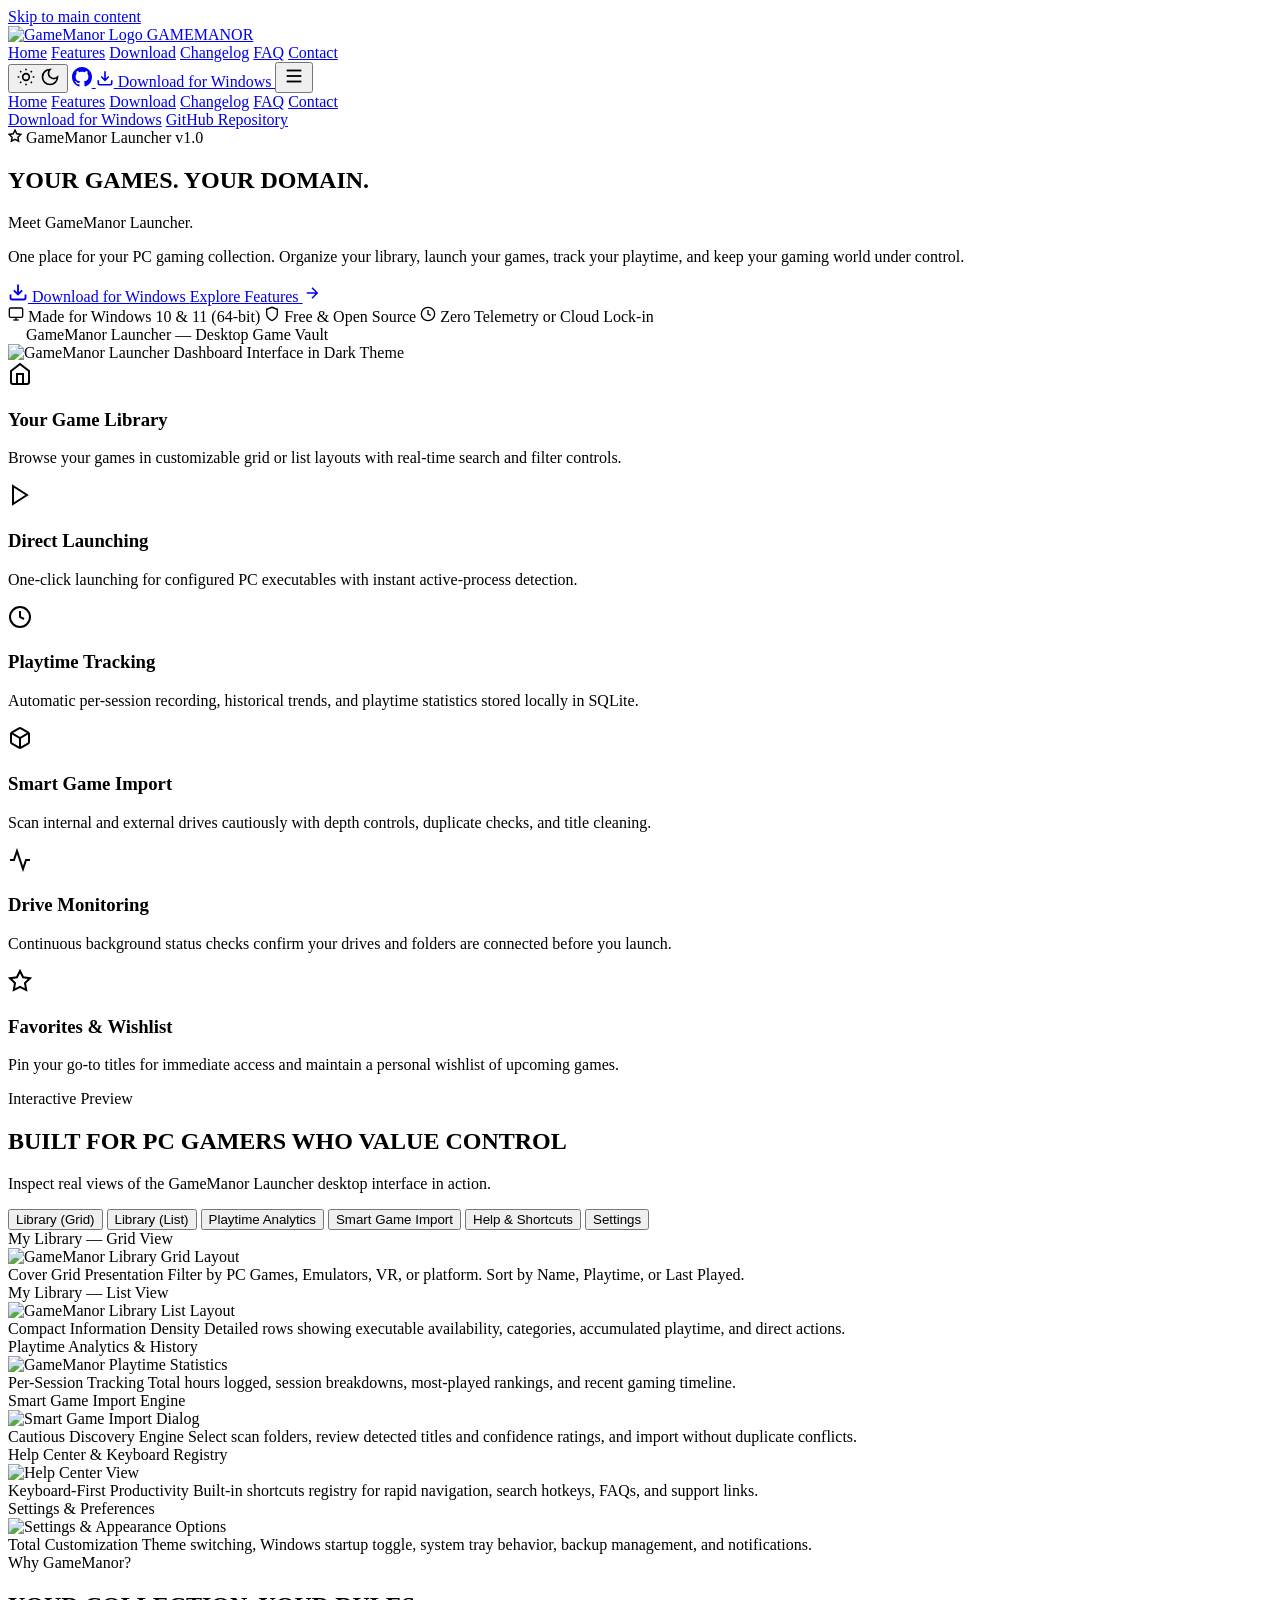
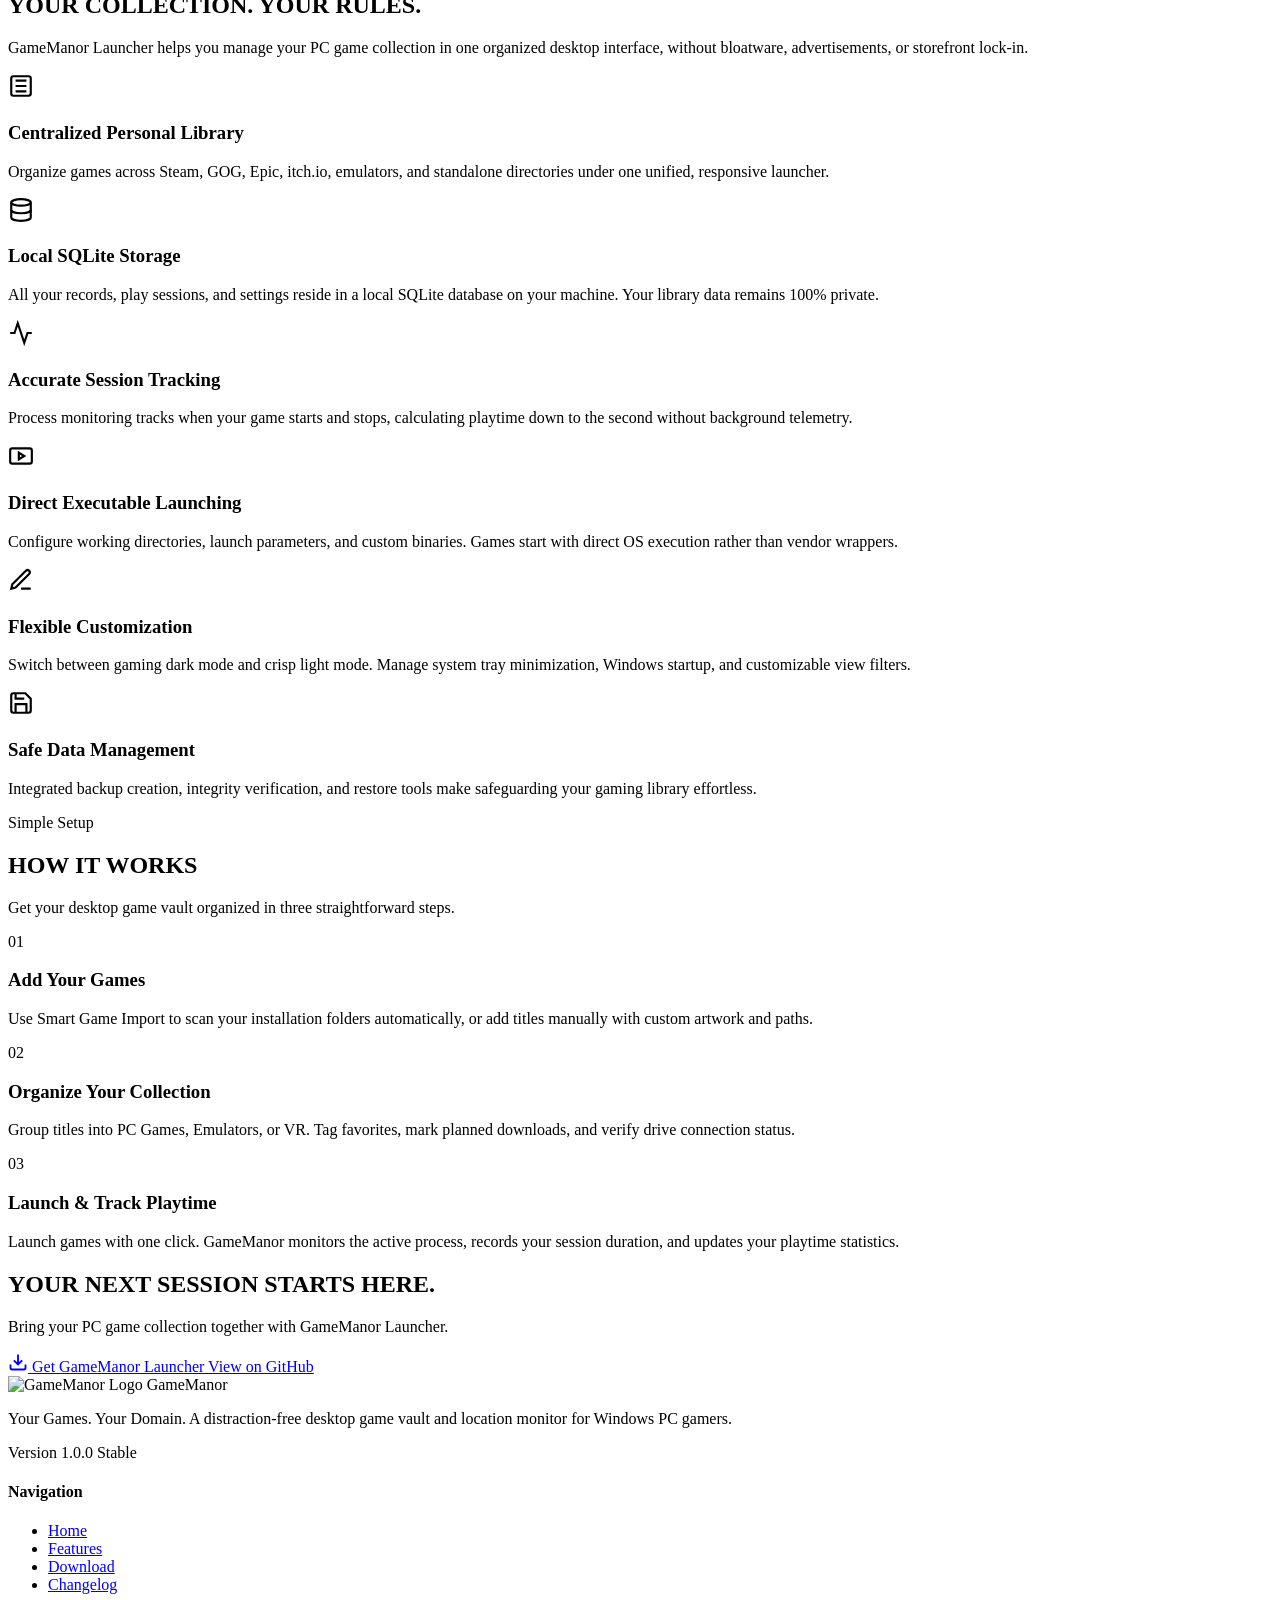
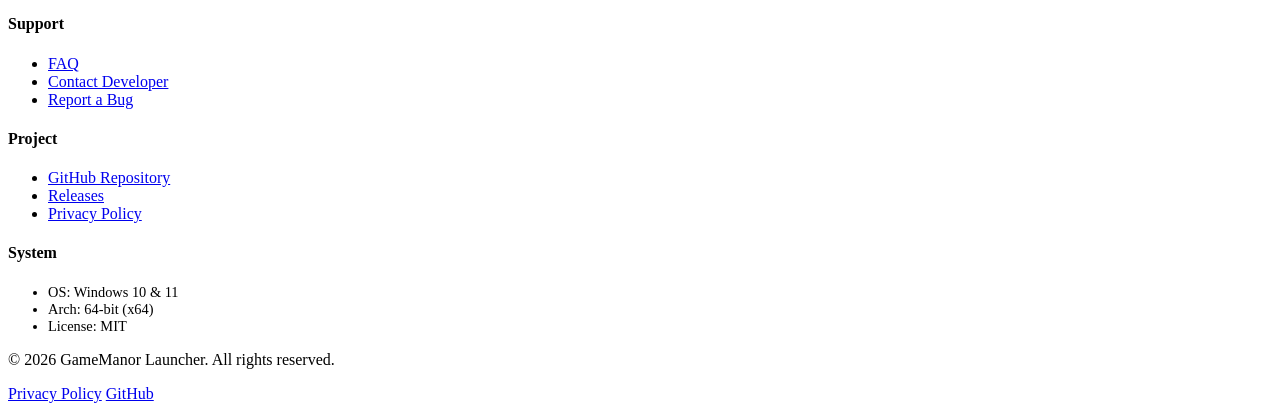
==== index.html @ b61b0fb9 "Add files via upload" ====
<!DOCTYPE html>
<html lang="en" data-theme="dark">
<head>
  <meta charset="UTF-8">
  <meta name="viewport" content="width=device-width, initial-scale=1.0">
  <title>GameManor Launcher — Your Games. Your Domain.</title>
  <meta name="description" content="The modern, distraction-free desktop game vault and launcher for Windows PC gamers. Organize your library, launch games, track playtime, and keep your collection under control.">
  <link rel="canonical" href="https://gamemanor.app/">

  <!-- Open Graph / Facebook -->
  <meta property="og:type" content="website">
  <meta property="og:url" content="https://gamemanor.app/">
  <meta property="og:title" content="GameManor Launcher — Your Games. Your Domain.">
  <meta property="og:description" content="The modern, distraction-free desktop game vault and launcher for Windows PC gamers.">
  <meta property="og:image" content="assets/screenshots/dashboard-dark.png">

  <!-- Twitter Card -->
  <meta name="twitter:card" content="summary_large_image">
  <meta name="twitter:title" content="GameManor Launcher — Your Games. Your Domain.">
  <meta name="twitter:description" content="One place for your PC gaming collection. Organize, launch, and track your games.">
  <meta name="twitter:image" content="assets/screenshots/dashboard-dark.png">

  <!-- Favicons -->
  <link rel="icon" type="image/svg+xml" href="assets/icons/favicon.svg">
  <link rel="icon" type="image/png" href="assets/icons/favicon.png">
  <link rel="apple-touch-icon" href="assets/icons/icon.png">

  <!-- Styles -->
  <link rel="stylesheet" href="css/style.css">
  <link rel="stylesheet" href="css/responsive.css">
</head>
<body>
  <a href="#main-content" class="skip-link">Skip to main content</a>

  <!-- Global Header -->
  <header class="site-header" role="banner">
    <div class="container nav-container">
      <a href="index.html" class="nav-brand" aria-label="GameManor Launcher Home">
        <img src="assets/icons/icon.png" alt="GameManor Logo" class="nav-brand-logo" width="34" height="34">
        <span class="nav-brand-text">GAME<span>MANOR</span></span>
      </a>

      <nav class="nav-menu" role="navigation" aria-label="Main Navigation">
        <a href="index.html" class="nav-link active">Home</a>
        <a href="features.html" class="nav-link">Features</a>
        <a href="download.html" class="nav-link">Download</a>
        <a href="changelog.html" class="nav-link">Changelog</a>
        <a href="faq.html" class="nav-link">FAQ</a>
        <a href="contact.html" class="nav-link">Contact</a>
      </nav>

      <div class="nav-actions">
        <button type="button" class="theme-toggle-btn" aria-label="Toggle visual theme">
          <svg class="icon-sun" width="20" height="20" viewBox="0 0 24 24" fill="none" stroke="currentColor" stroke-width="2"><circle cx="12" cy="12" r="4"/><path d="M12 2v2M12 20v2M4.93 4.93l1.41 1.41M17.66 17.66l1.41 1.41M2 12h2M20 12h2M6.34 17.66l-1.41 1.41M19.07 4.93l-1.41 1.41"/></svg>
          <svg class="icon-moon" width="20" height="20" viewBox="0 0 24 24" fill="none" stroke="currentColor" stroke-width="2"><path d="M12 3a6 6 0 0 0 9 9 9 9 0 1 1-9-9Z"/></svg>
        </button>

        <a href="https://github.com/YOUR_GITHUB_USERNAME/gamemanor-launcher" data-bind="repoUrl" target="_blank" rel="noopener" class="btn btn-secondary btn-icon" aria-label="GitHub Repository">
          <svg width="20" height="20" viewBox="0 0 24 24" fill="currentColor"><path d="M12 0C5.37 0 0 5.37 0 12c0 5.31 3.435 9.795 8.205 11.385.6.105.825-.255.825-.57 0-.285-.015-1.23-.015-2.235-3.015.555-3.795-.735-4.035-1.41-.135-.345-.72-1.41-1.23-1.695-.42-.225-1.02-.78-.015-.795.945-.015 1.62.87 1.845 1.23 1.08 1.815 2.805 1.305 3.495.99.105-.78.42-1.305.765-1.605-2.67-.3-5.46-1.335-5.46-5.925 0-1.305.465-2.385 1.23-3.225-.12-.3-.54-1.53.12-3.18 0 0 1.005-.315 3.3 1.23.96-.27 1.98-.405 3-.405s2.04.135 3 .405c2.295-1.56 3.3-1.23 3.3-1.23.66 1.65.24 2.88.12 3.18.765.84 1.23 1.905 1.23 3.225 0 4.605-2.805 5.625-5.475 5.925.435.375.81 1.095.81 2.22 0 1.605-.015 2.895-.015 3.3 0 .315.225.69.825.57A12.02 12.02 0 0024 12c0-6.63-5.37-12-12-12z"/></svg>
        </a>

        <a href="download.html" class="btn btn-primary">
          <svg width="18" height="18" viewBox="0 0 24 24" fill="none" stroke="currentColor" stroke-width="2.2"><path d="M21 15v4a2 2 0 0 1-2 2H5a2 2 0 0 1-2-2v-4M7 10l5 5 5-5M12 15V3"/></svg>
          Download for Windows
        </a>

        <button type="button" class="mobile-toggle-btn" aria-label="Open navigation menu" aria-expanded="false">
          <svg width="22" height="22" viewBox="0 0 24 24" fill="none" stroke="currentColor" stroke-width="2"><line x1="4" x2="20" y1="12" y2="12"/><line x1="4" x2="20" y1="6" y2="6"/><line x1="4" x2="20" y1="18" y2="18"/></svg>
        </button>
      </div>
    </div>

    <!-- Mobile Drawer -->
    <div class="mobile-drawer" role="dialog" aria-modal="true" aria-label="Mobile Navigation">
      <a href="index.html" class="nav-link active">Home</a>
      <a href="features.html" class="nav-link">Features</a>
      <a href="download.html" class="nav-link">Download</a>
      <a href="changelog.html" class="nav-link">Changelog</a>
      <a href="faq.html" class="nav-link">FAQ</a>
      <a href="contact.html" class="nav-link">Contact</a>
      <div class="mobile-drawer-footer">
        <a href="download.html" class="btn btn-primary">Download for Windows</a>
        <a href="https://github.com/YOUR_GITHUB_USERNAME/gamemanor-launcher" data-bind="repoUrl" target="_blank" rel="noopener" class="btn btn-secondary">GitHub Repository</a>
      </div>
    </div>
  </header>

  <main id="main-content">
    <!-- Hero Section -->
    <section class="hero" aria-labelledby="hero-title">
      <div class="container hero-content">
        <div class="hero-badge-wrap">
          <span class="section-tag">
            <svg width="14" height="14" viewBox="0 0 24 24" fill="none" stroke="currentColor" stroke-width="2.5"><polygon points="12 2 15.09 8.26 22 9.27 17 14.14 18.18 21.02 12 17.77 5.82 21.02 7 14.14 2 9.27 8.91 8.26 12 2"/></svg>
            GameManor Launcher v1.0
          </span>
        </div>

        <h1 id="hero-title" class="hero-title">
          YOUR GAMES. <span>YOUR DOMAIN.</span>
        </h1>
        <p class="hero-subtitle">Meet GameManor Launcher.</p>
        <p class="hero-description">
          One place for your PC gaming collection. Organize your library, launch your games, track your playtime, and keep your gaming world under control.
        </p>

        <div class="hero-actions">
          <a href="download.html" class="btn btn-primary btn-lg">
            <svg width="20" height="20" viewBox="0 0 24 24" fill="none" stroke="currentColor" stroke-width="2.2"><path d="M21 15v4a2 2 0 0 1-2 2H5a2 2 0 0 1-2-2v-4M7 10l5 5 5-5M12 15V3"/></svg>
            Download for Windows
          </a>
          <a href="features.html" class="btn btn-secondary btn-lg">
            Explore Features
            <svg width="18" height="18" viewBox="0 0 24 24" fill="none" stroke="currentColor" stroke-width="2"><path d="M5 12h14M12 5l7 7-7 7"/></svg>
          </a>
        </div>

        <div class="hero-meta">
          <span class="hero-meta-item">
            <svg width="16" height="16" viewBox="0 0 24 24" fill="none" stroke="currentColor" stroke-width="2"><rect width="20" height="14" x="2" y="3" rx="2"/><line x1="8" x2="16" y1="21" y2="21"/><line x1="12" x2="12" y1="17" y2="21"/></svg>
            Made for Windows 10 &amp; 11 (64-bit)
          </span>
          <span class="hero-meta-item">
            <svg width="16" height="16" viewBox="0 0 24 24" fill="none" stroke="currentColor" stroke-width="2"><path d="M12 22s8-4 8-10V5l-8-3-8 3v7c0 6 8 10 8 10"/></svg>
            Free &amp; Open Source
          </span>
          <span class="hero-meta-item">
            <svg width="16" height="16" viewBox="0 0 24 24" fill="none" stroke="currentColor" stroke-width="2"><circle cx="12" cy="12" r="10"/><polyline points="12 6 12 12 16 14"/></svg>
            Zero Telemetry or Cloud Lock-in
          </span>
        </div>
      </div>

      <!-- Hero Showcase Product Preview -->
      <div class="container hero-showcase">
        <div class="showcase-window">
          <div class="window-header">
            <div class="window-controls">
              <span class="control-dot red"></span>
              <span class="control-dot yellow"></span>
              <span class="control-dot green"></span>
            </div>
            <div class="window-title">
              <img src="assets/icons/icon.png" alt="" width="14" height="14">
              GameManor Launcher — Desktop Game Vault
            </div>
            <div style="width: 40px;"></div>
          </div>
          <img src="assets/screenshots/dashboard-dark.png" alt="GameManor Launcher Dashboard Interface in Dark Theme" class="showcase-image" width="1400" height="900" loading="eager">
        </div>
      </div>
    </section>

    <!-- Product Highlights Strip -->
    <section class="highlights-section" aria-labelledby="highlights-title">
      <div class="container">
        <h2 id="highlights-title" class="sr-only" style="display:none;">Product Highlights</h2>
        <div class="highlights-grid">
          <div class="highlight-card">
            <div class="highlight-icon">
              <svg width="24" height="24" viewBox="0 0 24 24" fill="none" stroke="currentColor" stroke-width="2"><path d="m3 9 9-7 9 7v11a2 2 0 0 1-2 2H5a2 2 0 0 1-2-2z"/><polyline points="9 22 9 12 15 12 15 22"/></svg>
            </div>
            <h3 class="highlight-title">Your Game Library</h3>
            <p class="highlight-desc">Browse your games in customizable grid or list layouts with real-time search and filter controls.</p>
          </div>

          <div class="highlight-card">
            <div class="highlight-icon">
              <svg width="24" height="24" viewBox="0 0 24 24" fill="none" stroke="currentColor" stroke-width="2"><polygon points="5 3 19 12 5 21 5 3"/></svg>
            </div>
            <h3 class="highlight-title">Direct Launching</h3>
            <p class="highlight-desc">One-click launching for configured PC executables with instant active-process detection.</p>
          </div>

          <div class="highlight-card">
            <div class="highlight-icon">
              <svg width="24" height="24" viewBox="0 0 24 24" fill="none" stroke="currentColor" stroke-width="2"><circle cx="12" cy="12" r="10"/><polyline points="12 6 12 12 16 14"/></svg>
            </div>
            <h3 class="highlight-title">Playtime Tracking</h3>
            <p class="highlight-desc">Automatic per-session recording, historical trends, and playtime statistics stored locally in SQLite.</p>
          </div>

          <div class="highlight-card">
            <div class="highlight-icon">
              <svg width="24" height="24" viewBox="0 0 24 24" fill="none" stroke="currentColor" stroke-width="2"><path d="M21 16V8a2 2 0 0 0-1-1.73l-7-4a2 2 0 0 0-2 0l-7 4A2 2 0 0 0 3 8v8a2 2 0 0 0 1 1.73l7 4a2 2 0 0 0 2 0l7-4A2 2 0 0 0 21 16z"/><polyline points="3.27 6.96 12 12.01 20.73 6.96"/><line x1="12" x2="12" y1="22.08" y2="12"/></svg>
            </div>
            <h3 class="highlight-title">Smart Game Import</h3>
            <p class="highlight-desc">Scan internal and external drives cautiously with depth controls, duplicate checks, and title cleaning.</p>
          </div>

          <div class="highlight-card">
            <div class="highlight-icon">
              <svg width="24" height="24" viewBox="0 0 24 24" fill="none" stroke="currentColor" stroke-width="2"><path d="M22 12h-4l-3 9L9 3l-3 9H2"/></svg>
            </div>
            <h3 class="highlight-title">Drive Monitoring</h3>
            <p class="highlight-desc">Continuous background status checks confirm your drives and folders are connected before you launch.</p>
          </div>

          <div class="highlight-card">
            <div class="highlight-icon">
              <svg width="24" height="24" viewBox="0 0 24 24" fill="none" stroke="currentColor" stroke-width="2"><polygon points="12 2 15.09 8.26 22 9.27 17 14.14 18.18 21.02 12 17.77 5.82 21.02 7 14.14 2 9.27 8.91 8.26 12 2"/></svg>
            </div>
            <h3 class="highlight-title">Favorites &amp; Wishlist</h3>
            <p class="highlight-desc">Pin your go-to titles for immediate access and maintain a personal wishlist of upcoming games.</p>
          </div>
        </div>
      </div>
    </section>

    <!-- Product Preview Showcase Gallery -->
    <section class="section previews-section" aria-labelledby="previews-title">
      <div class="container">
        <div class="section-header">
          <span class="section-tag">Interactive Preview</span>
          <h2 id="previews-title" class="section-title">BUILT FOR PC GAMERS WHO VALUE CONTROL</h2>
          <p class="section-desc">Inspect real views of the GameManor Launcher desktop interface in action.</p>
        </div>

        <div class="preview-tabs" role="tablist" aria-label="Interface previews">
          <button type="button" class="preview-tab-btn active" role="tab" aria-selected="true" data-target="pane-library-grid">Library (Grid)</button>
          <button type="button" class="preview-tab-btn" role="tab" aria-selected="false" data-target="pane-library-list">Library (List)</button>
          <button type="button" class="preview-tab-btn" role="tab" aria-selected="false" data-target="pane-stats">Playtime Analytics</button>
          <button type="button" class="preview-tab-btn" role="tab" aria-selected="false" data-target="pane-import">Smart Game Import</button>
          <button type="button" class="preview-tab-btn" role="tab" aria-selected="false" data-target="pane-help">Help &amp; Shortcuts</button>
          <button type="button" class="preview-tab-btn" role="tab" aria-selected="false" data-target="pane-settings">Settings</button>
        </div>

        <div class="preview-display-container">
          <!-- Pane 1: Library Grid -->
          <div id="pane-library-grid" class="preview-pane active" role="tabpanel">
            <div class="showcase-window">
              <div class="window-header">
                <div class="window-controls">
                  <span class="control-dot red"></span><span class="control-dot yellow"></span><span class="control-dot green"></span>
                </div>
                <div class="window-title">My Library — Grid View</div>
                <div style="width: 40px;"></div>
              </div>
              <img src="assets/screenshots/library-grid-dark.png" alt="GameManor Library Grid Layout" class="showcase-image" loading="lazy">
              <div class="preview-details-bar">
                <span class="preview-details-title">Cover Grid Presentation</span>
                <span class="preview-details-desc">Filter by PC Games, Emulators, VR, or platform. Sort by Name, Playtime, or Last Played.</span>
              </div>
            </div>
          </div>

          <!-- Pane 2: Library List -->
          <div id="pane-library-list" class="preview-pane" role="tabpanel">
            <div class="showcase-window">
              <div class="window-header">
                <div class="window-controls">
                  <span class="control-dot red"></span><span class="control-dot yellow"></span><span class="control-dot green"></span>
                </div>
                <div class="window-title">My Library — List View</div>
                <div style="width: 40px;"></div>
              </div>
              <img src="assets/screenshots/library-list-dark.png" alt="GameManor Library List Layout" class="showcase-image" loading="lazy">
              <div class="preview-details-bar">
                <span class="preview-details-title">Compact Information Density</span>
                <span class="preview-details-desc">Detailed rows showing executable availability, categories, accumulated playtime, and direct actions.</span>
              </div>
            </div>
          </div>

          <!-- Pane 3: Playtime Analytics -->
          <div id="pane-stats" class="preview-pane" role="tabpanel">
            <div class="showcase-window">
              <div class="window-header">
                <div class="window-controls">
                  <span class="control-dot red"></span><span class="control-dot yellow"></span><span class="control-dot green"></span>
                </div>
                <div class="window-title">Playtime Analytics &amp; History</div>
                <div style="width: 40px;"></div>
              </div>
              <img src="assets/screenshots/stats-dark.png" alt="GameManor Playtime Statistics" class="showcase-image" loading="lazy">
              <div class="preview-details-bar">
                <span class="preview-details-title">Per-Session Tracking</span>
                <span class="preview-details-desc">Total hours logged, session breakdowns, most-played rankings, and recent gaming timeline.</span>
              </div>
            </div>
          </div>

          <!-- Pane 4: Smart Game Import -->
          <div id="pane-import" class="preview-pane" role="tabpanel">
            <div class="showcase-window">
              <div class="window-header">
                <div class="window-controls">
                  <span class="control-dot red"></span><span class="control-dot yellow"></span><span class="control-dot green"></span>
                </div>
                <div class="window-title">Smart Game Import Engine</div>
                <div style="width: 40px;"></div>
              </div>
              <img src="assets/screenshots/smart-import-dark.png" alt="Smart Game Import Dialog" class="showcase-image" loading="lazy">
              <div class="preview-details-bar">
                <span class="preview-details-title">Cautious Discovery Engine</span>
                <span class="preview-details-desc">Select scan folders, review detected titles and confidence ratings, and import without duplicate conflicts.</span>
              </div>
            </div>
          </div>

          <!-- Pane 5: Help & Shortcuts -->
          <div id="pane-help" class="preview-pane" role="tabpanel">
            <div class="showcase-window">
              <div class="window-header">
                <div class="window-controls">
                  <span class="control-dot red"></span><span class="control-dot yellow"></span><span class="control-dot green"></span>
                </div>
                <div class="window-title">Help Center &amp; Keyboard Registry</div>
                <div style="width: 40px;"></div>
              </div>
              <img src="assets/screenshots/help-center-dark.png" alt="Help Center View" class="showcase-image" loading="lazy">
              <div class="preview-details-bar">
                <span class="preview-details-title">Keyboard-First Productivity</span>
                <span class="preview-details-desc">Built-in shortcuts registry for rapid navigation, search hotkeys, FAQs, and support links.</span>
              </div>
            </div>
          </div>

          <!-- Pane 6: Settings -->
          <div id="pane-settings" class="preview-pane" role="tabpanel">
            <div class="showcase-window">
              <div class="window-header">
                <div class="window-controls">
                  <span class="control-dot red"></span><span class="control-dot yellow"></span><span class="control-dot green"></span>
                </div>
                <div class="window-title">Settings &amp; Preferences</div>
                <div style="width: 40px;"></div>
              </div>
              <img src="assets/screenshots/settings-dark.png" alt="Settings & Appearance Options" class="showcase-image" loading="lazy">
              <div class="preview-details-bar">
                <span class="preview-details-title">Total Customization</span>
                <span class="preview-details-desc">Theme switching, Windows startup toggle, system tray behavior, backup management, and notifications.</span>
              </div>
            </div>
          </div>
        </div>
      </div>
    </section>

    <!-- Why GameManor Section -->
    <section class="section section-alt" aria-labelledby="why-title">
      <div class="container">
        <div class="section-header">
          <span class="section-tag">Why GameManor?</span>
          <h2 id="why-title" class="section-title">YOUR COLLECTION. YOUR RULES.</h2>
          <p class="section-desc">
            GameManor Launcher helps you manage your PC game collection in one organized desktop interface, without bloatware, advertisements, or storefront lock-in.
          </p>
        </div>

        <div class="benefits-grid">
          <div class="benefit-card">
            <div class="benefit-icon">
              <svg width="26" height="26" viewBox="0 0 24 24" fill="none" stroke="currentColor" stroke-width="2"><rect width="18" height="18" x="3" y="3" rx="2"/><path d="M7 7h10M7 12h10M7 17h10"/></svg>
            </div>
            <h3 class="benefit-title">Centralized Personal Library</h3>
            <p class="benefit-desc">
              Organize games across Steam, GOG, Epic, itch.io, emulators, and standalone directories under one unified, responsive launcher.
            </p>
          </div>

          <div class="benefit-card">
            <div class="benefit-icon">
              <svg width="26" height="26" viewBox="0 0 24 24" fill="none" stroke="currentColor" stroke-width="2"><ellipse cx="12" cy="5" rx="9" ry="3"/><path d="M21 12c0 1.66-4 3-9 3s-9-1.34-9-3"/><path d="M3 5v14c0 1.66 4 3 9 3s9-1.34 9-3V5"/></svg>
            </div>
            <h3 class="benefit-title">Local SQLite Storage</h3>
            <p class="benefit-desc">
              All your records, play sessions, and settings reside in a local SQLite database on your machine. Your library data remains 100% private.
            </p>
          </div>

          <div class="benefit-card">
            <div class="benefit-icon">
              <svg width="26" height="26" viewBox="0 0 24 24" fill="none" stroke="currentColor" stroke-width="2"><polyline points="22 12 18 12 15 21 9 3 6 12 2 12"/></svg>
            </div>
            <h3 class="benefit-title">Accurate Session Tracking</h3>
            <p class="benefit-desc">
              Process monitoring tracks when your game starts and stops, calculating playtime down to the second without background telemetry.
            </p>
          </div>

          <div class="benefit-card">
            <div class="benefit-icon">
              <svg width="26" height="26" viewBox="0 0 24 24" fill="none" stroke="currentColor" stroke-width="2"><path d="m10 15 5-3-5-3v6Z"/><rect width="20" height="14" x="2" y="5" rx="2"/></svg>
            </div>
            <h3 class="benefit-title">Direct Executable Launching</h3>
            <p class="benefit-desc">
              Configure working directories, launch parameters, and custom binaries. Games start with direct OS execution rather than vendor wrappers.
            </p>
          </div>

          <div class="benefit-card">
            <div class="benefit-icon">
              <svg width="26" height="26" viewBox="0 0 24 24" fill="none" stroke="currentColor" stroke-width="2"><path d="M12 20h9M16.5 3.5a2.12 2.12 0 0 1 3 3L7 19l-4 1 1-4Z"/></svg>
            </div>
            <h3 class="benefit-title">Flexible Customization</h3>
            <p class="benefit-desc">
              Switch between gaming dark mode and crisp light mode. Manage system tray minimization, Windows startup, and customizable view filters.
            </p>
          </div>

          <div class="benefit-card">
            <div class="benefit-icon">
              <svg width="26" height="26" viewBox="0 0 24 24" fill="none" stroke="currentColor" stroke-width="2"><path d="M19 21H5a2 2 0 0 1-2-2V5a2 2 0 0 1 2-2h11l5 5v11a2 2 0 0 1-2 2z"/><polyline points="17 21 17 13 7 13 7 21"/><polyline points="7 3 7 8 15 8"/></svg>
            </div>
            <h3 class="benefit-title">Safe Data Management</h3>
            <p class="benefit-desc">
              Integrated backup creation, integrity verification, and restore tools make safeguarding your gaming library effortless.
            </p>
          </div>
        </div>
      </div>
    </section>

    <!-- How It Works (3 Steps) -->
    <section class="section" aria-labelledby="steps-title">
      <div class="container">
        <div class="section-header">
          <span class="section-tag">Simple Setup</span>
          <h2 id="steps-title" class="section-title">HOW IT WORKS</h2>
          <p class="section-desc">Get your desktop game vault organized in three straightforward steps.</p>
        </div>

        <div class="steps-grid">
          <div class="step-card">
            <div class="step-number">01</div>
            <h3 class="step-title">Add Your Games</h3>
            <p class="step-desc">
              Use Smart Game Import to scan your installation folders automatically, or add titles manually with custom artwork and paths.
            </p>
          </div>

          <div class="step-card">
            <div class="step-number">02</div>
            <h3 class="step-title">Organize Your Collection</h3>
            <p class="step-desc">
              Group titles into PC Games, Emulators, or VR. Tag favorites, mark planned downloads, and verify drive connection status.
            </p>
          </div>

          <div class="step-card">
            <div class="step-number">03</div>
            <h3 class="step-title">Launch &amp; Track Playtime</h3>
            <p class="step-desc">
              Launch games with one click. GameManor monitors the active process, records your session duration, and updates your playtime statistics.
            </p>
          </div>
        </div>
      </div>
    </section>

    <!-- Final CTA Banner -->
    <section class="cta-banner-section" aria-labelledby="cta-title">
      <div class="container">
        <div class="cta-banner">
          <h2 id="cta-title" class="cta-banner-title">YOUR NEXT SESSION STARTS HERE.</h2>
          <p class="cta-banner-desc">Bring your PC game collection together with GameManor Launcher.</p>
          <div class="cta-banner-actions">
            <a href="download.html" class="btn btn-primary btn-lg">
              <svg width="20" height="20" viewBox="0 0 24 24" fill="none" stroke="currentColor" stroke-width="2.2"><path d="M21 15v4a2 2 0 0 1-2 2H5a2 2 0 0 1-2-2v-4M7 10l5 5 5-5M12 15V3"/></svg>
              Get GameManor Launcher
            </a>
            <a href="https://github.com/YOUR_GITHUB_USERNAME/gamemanor-launcher" data-bind="repoUrl" target="_blank" rel="noopener" class="btn btn-secondary btn-lg">
              View on GitHub
            </a>
          </div>
        </div>
      </div>
    </section>
  </main>

  <!-- Global Footer -->
  <footer class="site-footer" role="contentinfo">
    <div class="container footer-grid">
      <div class="footer-brand">
        <div class="footer-brand-header">
          <img src="assets/icons/icon.png" alt="GameManor Logo" class="footer-brand-logo" width="32" height="32">
          <span>GameManor</span>
        </div>
        <p class="footer-desc">
          Your Games. Your Domain. A distraction-free desktop game vault and location monitor for Windows PC gamers.
        </p>
        <span class="badge badge-red">Version 1.0.0 Stable</span>
      </div>

      <div class="footer-col">
        <h4 class="footer-col-title">Navigation</h4>
        <ul class="footer-links">
          <li><a href="index.html" class="footer-link">Home</a></li>
          <li><a href="features.html" class="footer-link">Features</a></li>
          <li><a href="download.html" class="footer-link">Download</a></li>
          <li><a href="changelog.html" class="footer-link">Changelog</a></li>
        </ul>
      </div>

      <div class="footer-col">
        <h4 class="footer-col-title">Support</h4>
        <ul class="footer-links">
          <li><a href="faq.html" class="footer-link">FAQ</a></li>
          <li><a href="contact.html" class="footer-link">Contact Developer</a></li>
          <li><a href="https://github.com/YOUR_GITHUB_USERNAME/gamemanor-launcher/issues" data-bind="issuesUrl" target="_blank" rel="noopener" class="footer-link">Report a Bug</a></li>
        </ul>
      </div>

      <div class="footer-col">
        <h4 class="footer-col-title">Project</h4>
        <ul class="footer-links">
          <li><a href="https://github.com/YOUR_GITHUB_USERNAME/gamemanor-launcher" data-bind="repoUrl" target="_blank" rel="noopener" class="footer-link">GitHub Repository</a></li>
          <li><a href="https://github.com/YOUR_GITHUB_USERNAME/gamemanor-launcher/releases" data-bind="releasesUrl" target="_blank" rel="noopener" class="footer-link">Releases</a></li>
          <li><a href="privacy.html" class="footer-link">Privacy Policy</a></li>
        </ul>
      </div>

      <div class="footer-col">
        <h4 class="footer-col-title">System</h4>
        <ul class="footer-links">
          <li style="color:var(--text-secondary);font-size:0.9rem;">OS: Windows 10 &amp; 11</li>
          <li style="color:var(--text-secondary);font-size:0.9rem;">Arch: 64-bit (x64)</li>
          <li style="color:var(--text-secondary);font-size:0.9rem;">License: MIT</li>
        </ul>
      </div>
    </div>

    <div class="container footer-bottom">
      <p>&copy; <span class="dynamic-year">2026</span> GameManor Launcher. All rights reserved.</p>
      <div class="footer-legal-links">
        <a href="privacy.html" class="footer-link">Privacy Policy</a>
        <a href="https://github.com/YOUR_GITHUB_USERNAME/gamemanor-launcher" data-bind="repoUrl" target="_blank" rel="noopener" class="footer-link">GitHub</a>
      </div>
    </div>
  </footer>

  <!-- Scripts -->
  <script src="js/config.js"></script>
  <script src="js/main.js"></script>
</body>
</html>
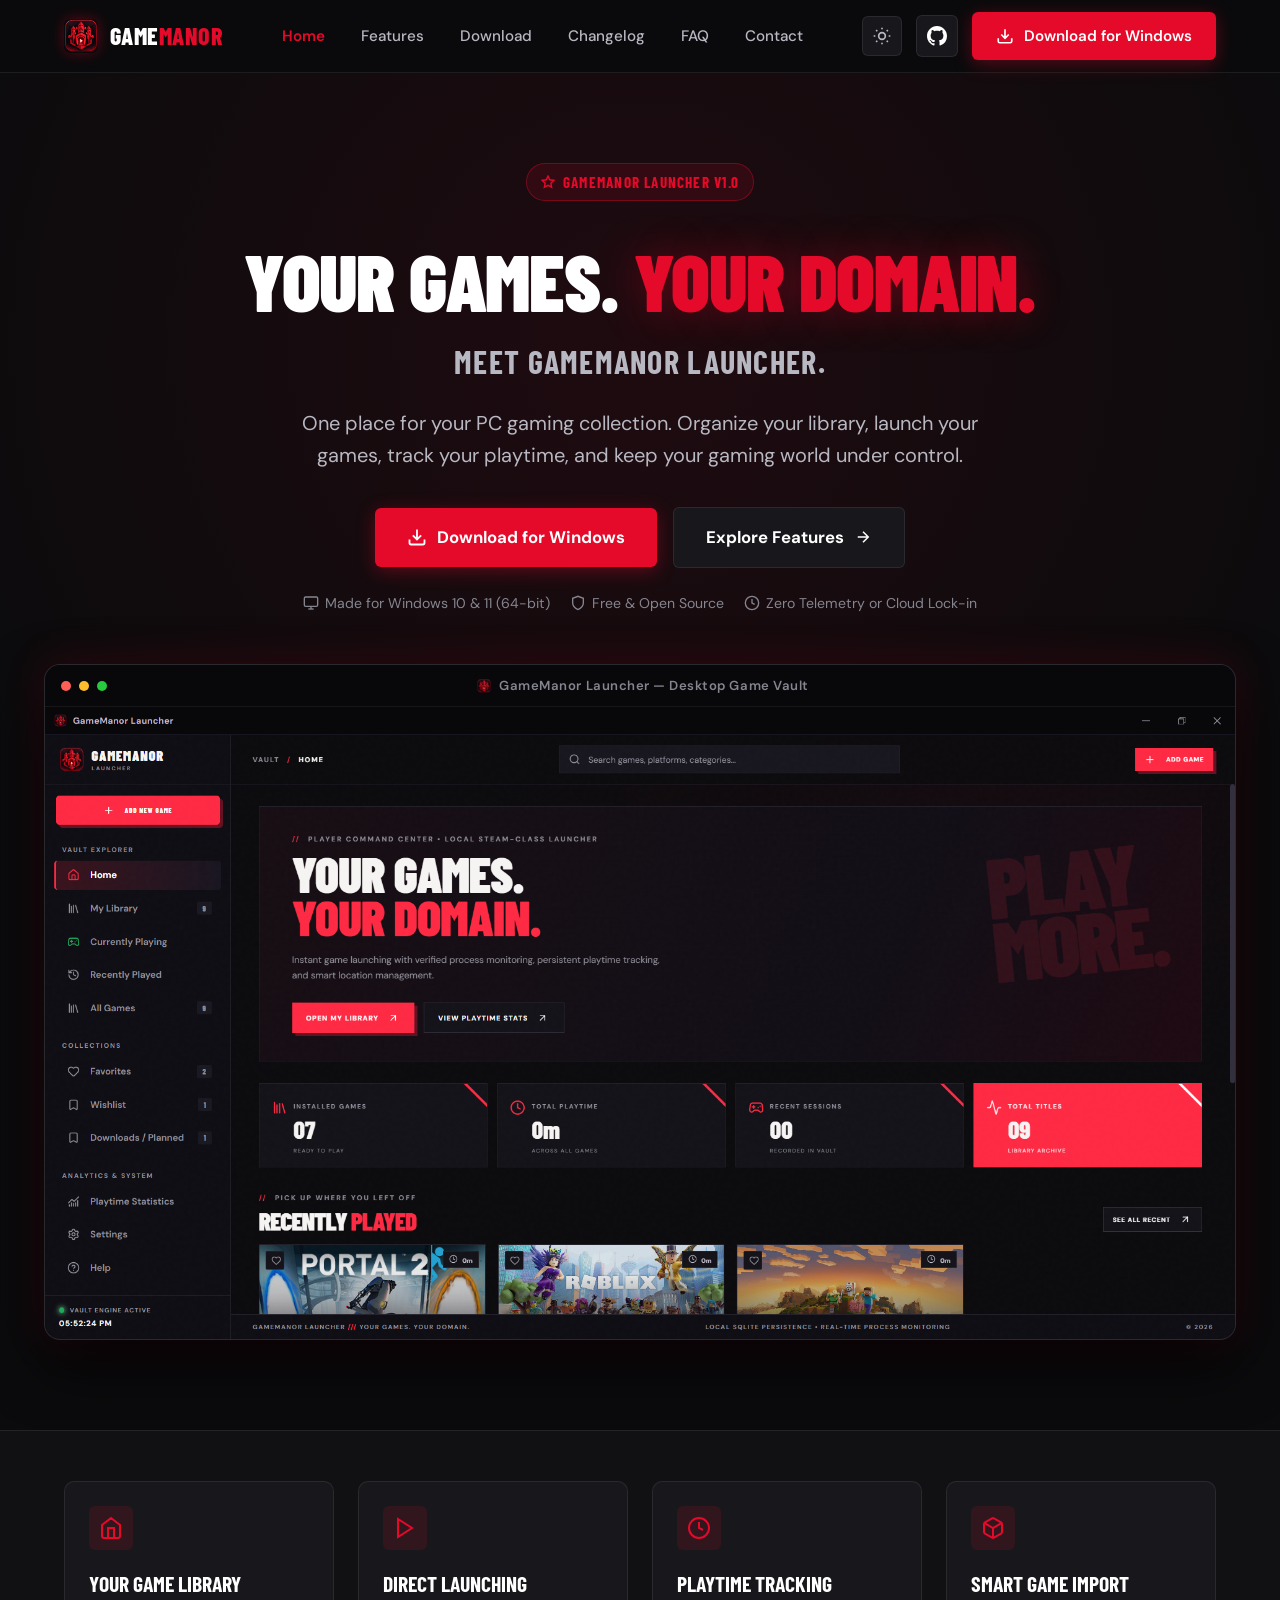
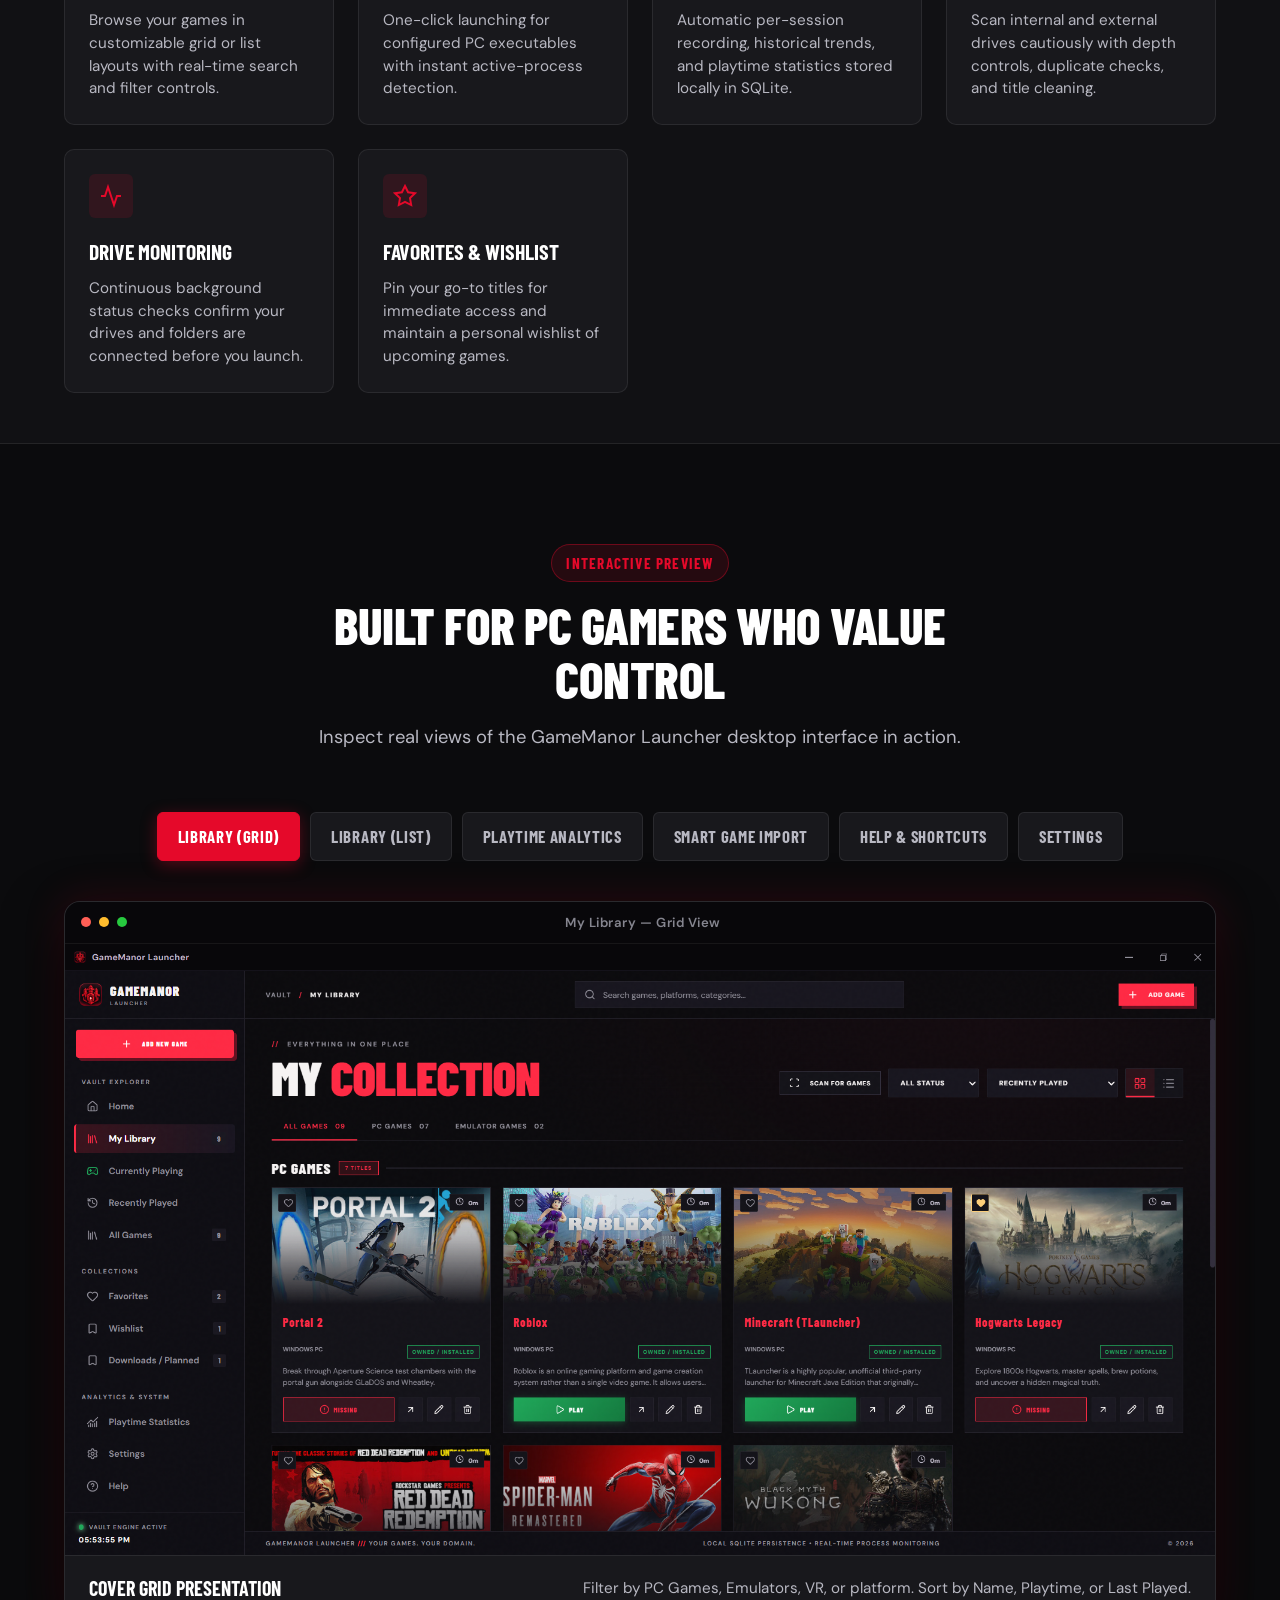
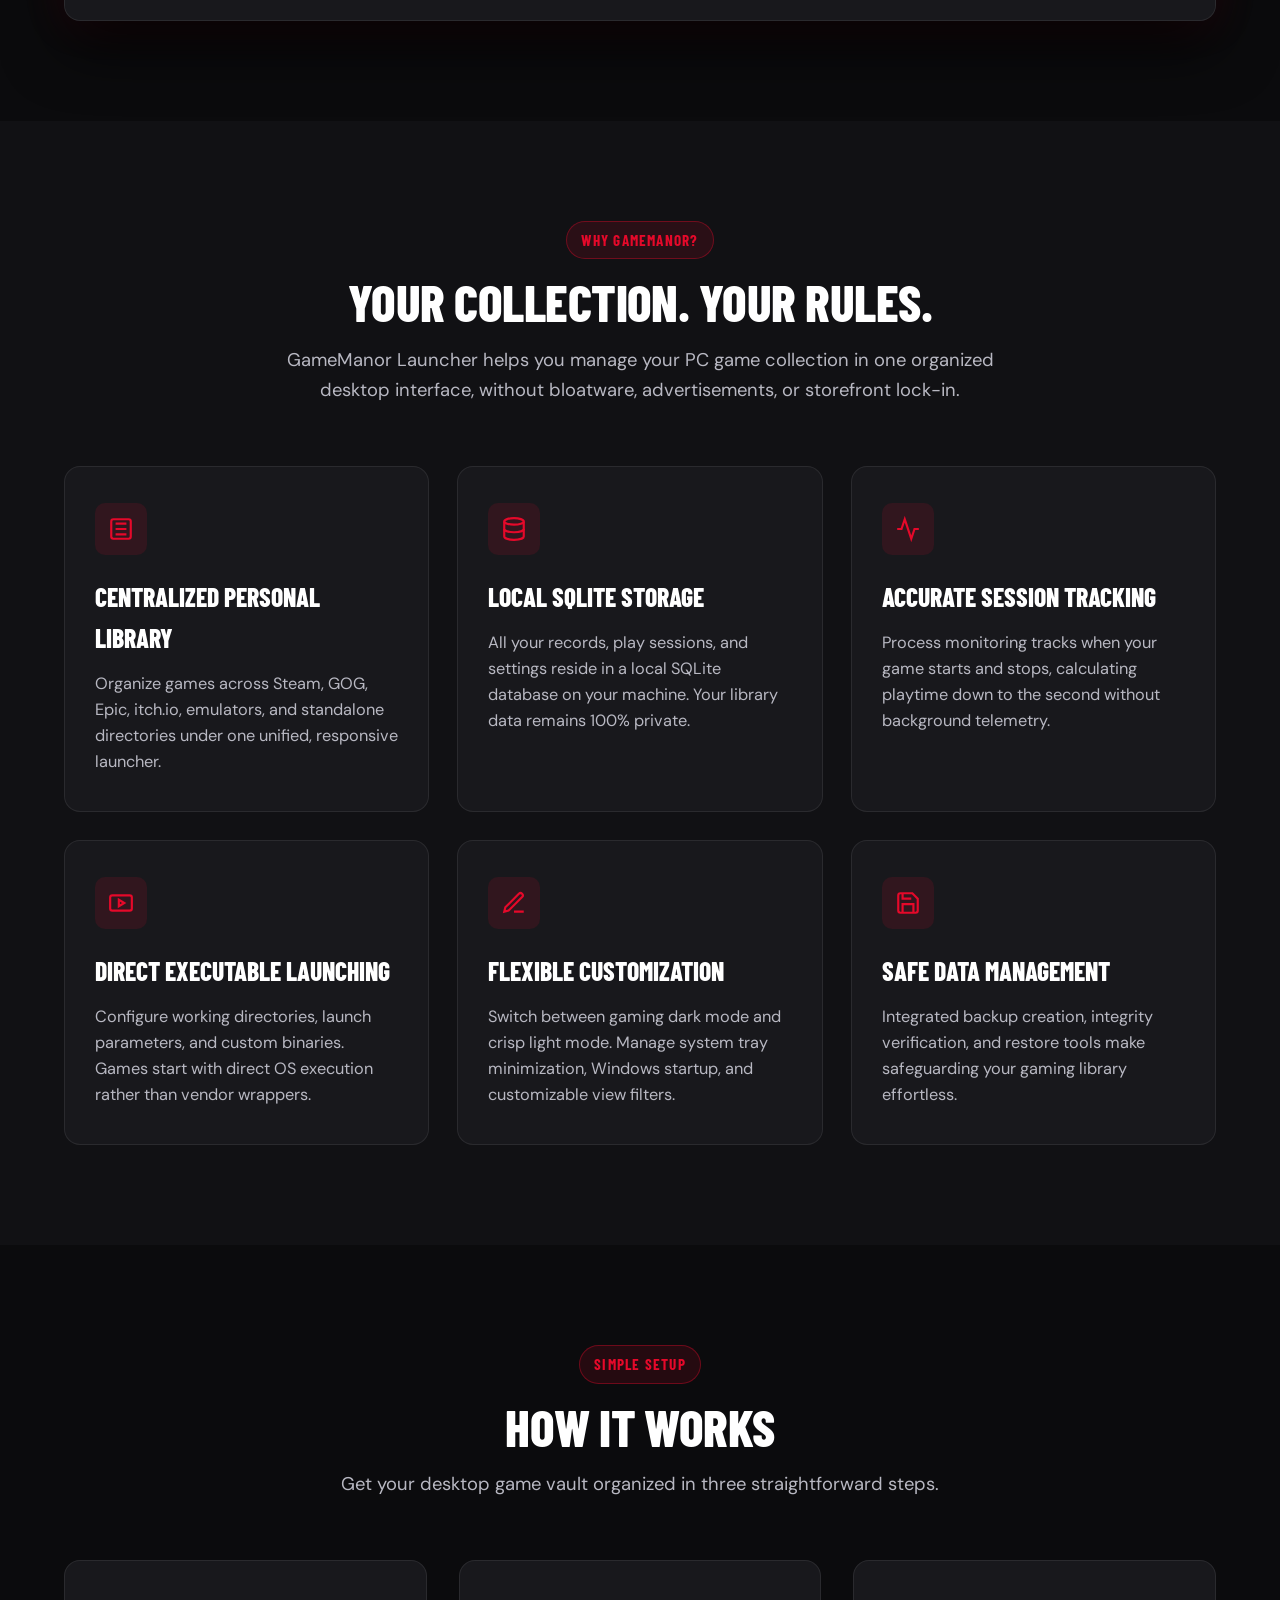
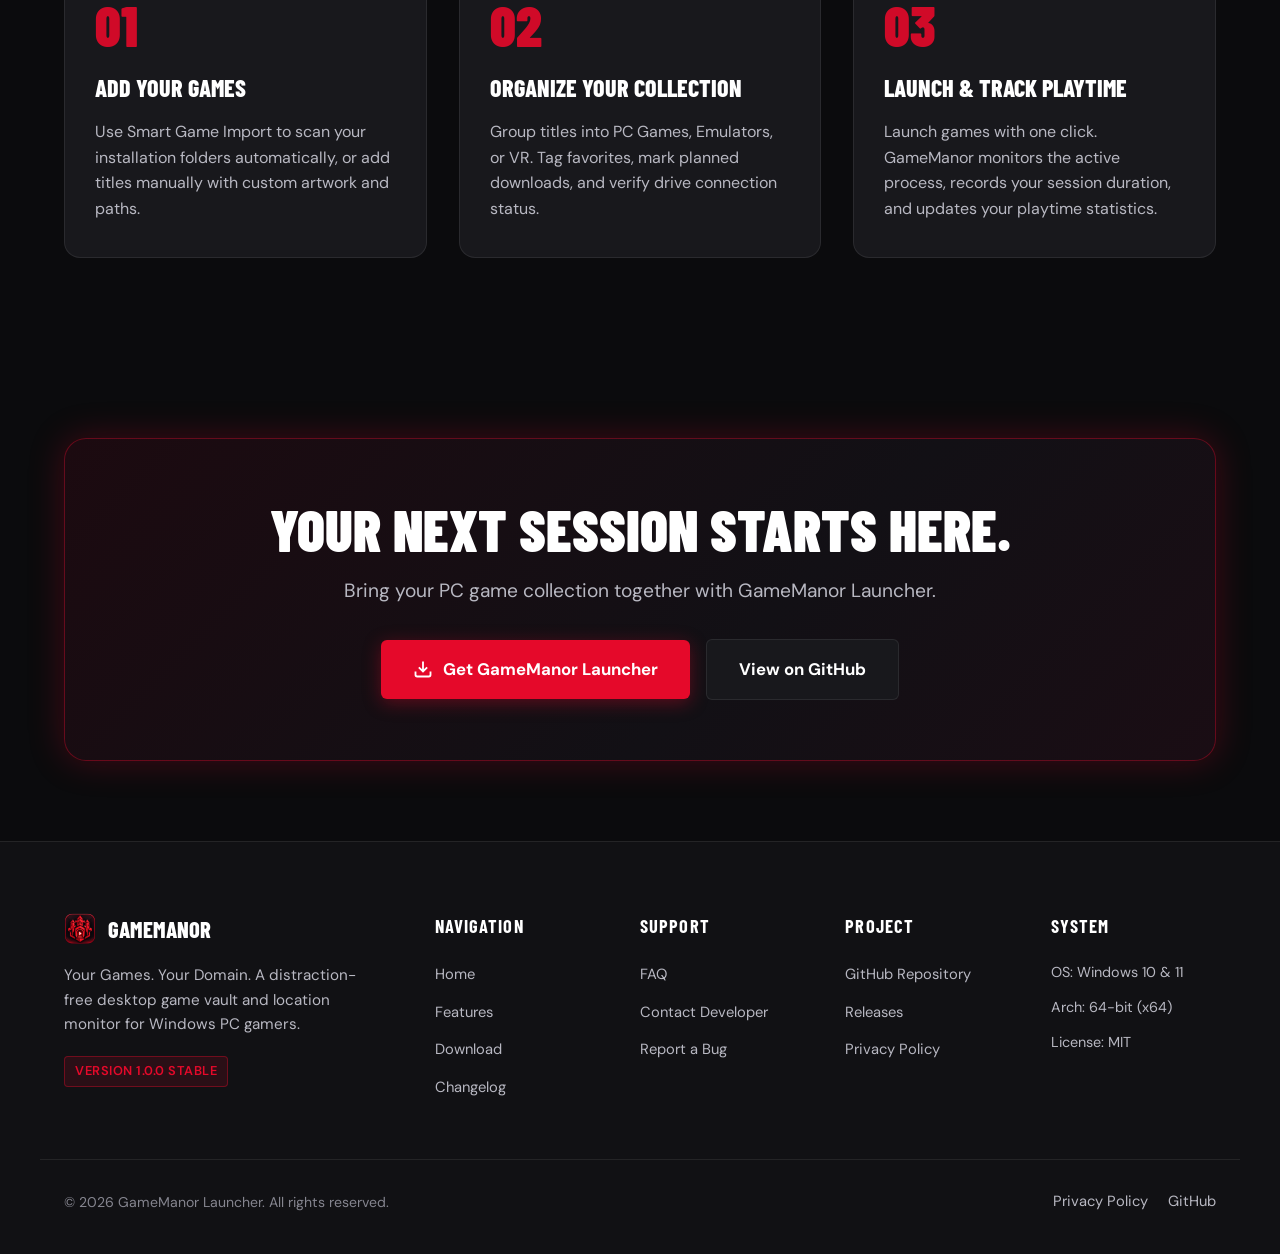
==== commit f1f4ea66: "Updated for Mobile" ====
--- a/index.html
+++ b/index.html
@@ -55,11 +55,11 @@
           <svg class="icon-moon" width="20" height="20" viewBox="0 0 24 24" fill="none" stroke="currentColor" stroke-width="2"><path d="M12 3a6 6 0 0 0 9 9 9 9 0 1 1-9-9Z"/></svg>
         </button>
 
-        <a href="https://github.com/YOUR_GITHUB_USERNAME/gamemanor-launcher" data-bind="repoUrl" target="_blank" rel="noopener" class="btn btn-secondary btn-icon" aria-label="GitHub Repository">
+        <a href="https://github.com/YOUR_GITHUB_USERNAME/gamemanor-launcher" data-bind="repoUrl" target="_blank" rel="noopener" class="btn btn-secondary btn-icon nav-github-btn" aria-label="GitHub Repository">
           <svg width="20" height="20" viewBox="0 0 24 24" fill="currentColor"><path d="M12 0C5.37 0 0 5.37 0 12c0 5.31 3.435 9.795 8.205 11.385.6.105.825-.255.825-.57 0-.285-.015-1.23-.015-2.235-3.015.555-3.795-.735-4.035-1.41-.135-.345-.72-1.41-1.23-1.695-.42-.225-1.02-.78-.015-.795.945-.015 1.62.87 1.845 1.23 1.08 1.815 2.805 1.305 3.495.99.105-.78.42-1.305.765-1.605-2.67-.3-5.46-1.335-5.46-5.925 0-1.305.465-2.385 1.23-3.225-.12-.3-.54-1.53.12-3.18 0 0 1.005-.315 3.3 1.23.96-.27 1.98-.405 3-.405s2.04.135 3 .405c2.295-1.56 3.3-1.23 3.3-1.23.66 1.65.24 2.88.12 3.18.765.84 1.23 1.905 1.23 3.225 0 4.605-2.805 5.625-5.475 5.925.435.375.81 1.095.81 2.22 0 1.605-.015 2.895-.015 3.3 0 .315.225.69.825.57A12.02 12.02 0 0024 12c0-6.63-5.37-12-12-12z"/></svg>
         </a>
 
-        <a href="download.html" class="btn btn-primary">
+        <a href="download.html" class="btn btn-primary nav-download-btn">
           <svg width="18" height="18" viewBox="0 0 24 24" fill="none" stroke="currentColor" stroke-width="2.2"><path d="M21 15v4a2 2 0 0 1-2 2H5a2 2 0 0 1-2-2v-4M7 10l5 5 5-5M12 15V3"/></svg>
           Download for Windows
         </a>
--- a/css/style.css
+++ b/css/style.css
@@ -0,0 +1,1640 @@
+@import url('https://fonts.googleapis.com/css2?family=Barlow+Condensed:wght@600;700;800;900&family=DM+Sans:ital,wght@0,400;0,500;0,600;0,700;1,400&family=JetBrains+Mono:wght@400;500;600&display=swap');
+
+/* ====================================================================
+   DESIGN TOKENS — GAMEMANOR OFFICIAL BRAND
+   ==================================================================== */
+:root {
+  /* Dark Theme Palette (Brand Reference) */
+  --bg-primary: #0B0B0D;
+  --bg-secondary: #111114;
+  --bg-card: #18181C;
+  --bg-card-elevated: #202025;
+  --bg-card-glass: rgba(24, 24, 28, 0.78);
+  --bg-input: #151518;
+  
+  /* Crimson Accents */
+  --primary-red: #E5092A;
+  --primary-red-hover: #FF2346;
+  --primary-red-dark: #651020;
+  --primary-red-subtle: rgba(229, 9, 42, 0.12);
+  --primary-red-glow: rgba(229, 9, 42, 0.35);
+  --red-border: rgba(229, 9, 42, 0.38);
+
+  /* Status Colors */
+  --status-green: #1FA85A;
+  --status-green-subtle: rgba(31, 168, 90, 0.15);
+  --status-amber: #FFD079;
+  --status-blue: #4D94FF;
+
+  /* Typography */
+  --text-primary: #FFFFFF;
+  --text-secondary: #B8B8C2;
+  --text-muted: #85858F;
+  --text-on-accent: #FFFFFF;
+
+  /* Borders & Dividers */
+  --border-subtle: rgba(255, 255, 255, 0.08);
+  --border-hover: rgba(255, 255, 255, 0.16);
+
+  /* Header & Navigation */
+  --header-bg: rgba(11, 11, 13, 0.88);
+  --header-scrolled: #0B0B0D;
+
+  /* Shadows */
+  --shadow-sm: 0 4px 12px rgba(0, 0, 0, 0.3);
+  --shadow-md: 0 10px 28px rgba(0, 0, 0, 0.45);
+  --shadow-lg: 0 16px 48px rgba(0, 0, 0, 0.65);
+  --shadow-glow: 0 0 35px rgba(229, 9, 42, 0.25);
+  --shadow-window: 0 24px 60px rgba(0, 0, 0, 0.8), 0 0 40px rgba(229, 9, 42, 0.18);
+
+  /* Fonts */
+  --font-heading: 'Barlow Condensed', -apple-system, BlinkMacSystemFont, 'Segoe UI', Roboto, sans-serif;
+  --font-body: 'DM Sans', -apple-system, BlinkMacSystemFont, 'Segoe UI', Roboto, sans-serif;
+  --font-mono: 'JetBrains Mono', 'Cascadia Code', monospace;
+
+  /* Layout */
+  --container-max: 1200px;
+  --container-wide: 1360px;
+  --radius-sm: 6px;
+  --radius-md: 10px;
+  --radius-lg: 16px;
+  --radius-xl: 22px;
+  --transition: all 0.22s cubic-bezier(0.16, 1, 0.3, 1);
+}
+
+/* ====================================================================
+   LIGHT THEME (CLEAN, HIGH-CONTRAST PALETTE)
+   ==================================================================== */
+[data-theme="light"] {
+  --bg-primary: #F5F4F8;
+  --bg-secondary: #ECEAF2;
+  --bg-card: #FFFFFF;
+  --bg-card-elevated: #F8F7FA;
+  --bg-card-glass: rgba(255, 255, 255, 0.85);
+  --bg-input: #FFFFFF;
+
+  --primary-red: #E5092B;
+  --primary-red-hover: #FF2944;
+  --primary-red-dark: #A5061E;
+  --primary-red-subtle: rgba(229, 9, 43, 0.08);
+  --primary-red-glow: rgba(229, 9, 43, 0.2);
+  --red-border: rgba(229, 9, 43, 0.35);
+
+  --text-primary: #17151D;
+  --text-secondary: #4A4656;
+  --text-muted: #858190;
+  --text-on-accent: #FFFFFF;
+
+  --border-subtle: #DCD9E5;
+  --border-hover: #C5C0D4;
+
+  --header-bg: rgba(245, 244, 248, 0.9);
+  --header-scrolled: #ECEAF2;
+
+  --shadow-sm: 0 4px 12px rgba(23, 21, 29, 0.05);
+  --shadow-md: 0 10px 24px rgba(23, 21, 29, 0.08);
+  --shadow-lg: 0 16px 40px rgba(23, 21, 29, 0.12);
+  --shadow-glow: 0 0 25px rgba(229, 9, 43, 0.15);
+  --shadow-window: 0 20px 50px rgba(23, 21, 29, 0.14), 0 0 30px rgba(229, 9, 43, 0.12);
+}
+
+/* ====================================================================
+   BASE RESET & TYPOGRAPHY
+   ==================================================================== */
+*, *::before, *::after {
+  box-sizing: border-box;
+  margin: 0;
+  padding: 0;
+}
+
+html {
+  font-family: var(--font-body);
+  font-size: 16px;
+  line-height: 1.6;
+  color: var(--text-primary);
+  background-color: var(--bg-primary);
+  scroll-behavior: smooth;
+  -webkit-font-smoothing: antialiased;
+  -moz-osx-font-smoothing: grayscale;
+}
+
+body {
+  min-height: 100vh;
+  display: flex;
+  flex-direction: column;
+  background-color: var(--bg-primary);
+  overflow-x: hidden;
+  transition: background-color 0.3s ease, color 0.3s ease;
+  position: relative;
+  width: 100%;
+}
+
+body.menu-open {
+  overflow: hidden;
+  touch-action: none;
+}
+
+img, svg, picture, video {
+  display: block;
+  max-width: 100%;
+  height: auto;
+}
+
+a {
+  color: inherit;
+  text-decoration: none;
+  transition: var(--transition);
+}
+
+button, input, select, textarea {
+  font: inherit;
+  color: inherit;
+  border: none;
+  outline: none;
+}
+
+button {
+  cursor: pointer;
+  background: none;
+}
+
+ul, ol {
+  list-style: none;
+}
+
+/* Skip link for accessibility */
+.skip-link {
+  position: absolute;
+  top: -100px;
+  left: 20px;
+  background: var(--primary-red);
+  color: #FFFFFF;
+  padding: 10px 18px;
+  font-weight: 600;
+  border-radius: var(--radius-sm);
+  z-index: 9999;
+  transition: top 0.2s;
+}
+
+.skip-link:focus {
+  top: 15px;
+}
+
+:focus-visible {
+  outline: 2px solid var(--primary-red);
+  outline-offset: 3px;
+}
+
+/* ====================================================================
+   LAYOUT UTILITIES
+   ==================================================================== */
+.container {
+  width: 100%;
+  max-width: var(--container-max);
+  margin-left: auto;
+  margin-right: auto;
+  padding-left: 24px;
+  padding-right: 24px;
+}
+
+.container-wide {
+  width: 100%;
+  max-width: var(--container-wide);
+  margin-left: auto;
+  margin-right: auto;
+  padding-left: 24px;
+  padding-right: 24px;
+}
+
+.section {
+  padding-top: 100px;
+  padding-bottom: 100px;
+  position: relative;
+}
+
+.section-alt {
+  background-color: var(--bg-secondary);
+}
+
+.section-header {
+  text-align: center;
+  max-width: 760px;
+  margin: 0 auto 60px auto;
+}
+
+.section-tag {
+  display: inline-flex;
+  align-items: center;
+  gap: 8px;
+  padding: 6px 14px;
+  background: var(--primary-red-subtle);
+  border: 1px solid var(--red-border);
+  color: var(--primary-red);
+  font-family: var(--font-heading);
+  font-size: 0.95rem;
+  font-weight: 700;
+  letter-spacing: 0.08em;
+  text-transform: uppercase;
+  border-radius: 999px;
+  margin-bottom: 16px;
+}
+
+.section-title {
+  font-family: var(--font-heading);
+  font-size: 3.2rem;
+  font-weight: 800;
+  line-height: 1.05;
+  letter-spacing: -0.01em;
+  text-transform: uppercase;
+  margin-bottom: 16px;
+}
+
+.section-desc {
+  font-size: 1.15rem;
+  color: var(--text-secondary);
+  line-height: 1.65;
+}
+
+/* ====================================================================
+   BUTTONS & BADGES
+   ==================================================================== */
+.btn {
+  display: inline-flex;
+  align-items: center;
+  justify-content: center;
+  gap: 10px;
+  padding: 12px 24px;
+  font-family: var(--font-body);
+  font-size: 0.95rem;
+  font-weight: 600;
+  border-radius: var(--radius-sm);
+  transition: var(--transition);
+  text-align: center;
+  white-space: nowrap;
+  max-width: 100%;
+  user-select: none;
+}
+
+.download-hero-btn {
+  font-size: 1.15rem;
+  padding: 18px 40px;
+}
+
+.btn-primary {
+  background-color: var(--primary-red);
+  color: #FFFFFF;
+  box-shadow: 0 4px 18px var(--primary-red-glow);
+}
+
+.btn-primary:hover {
+  background-color: var(--primary-red-hover);
+  box-shadow: 0 6px 24px var(--primary-red-glow);
+  transform: translateY(-2px);
+}
+
+.btn-secondary {
+  background-color: var(--bg-card);
+  color: var(--text-primary);
+  border: 1px solid var(--border-subtle);
+}
+
+.btn-secondary:hover {
+  background-color: var(--bg-card-elevated);
+  border-color: var(--border-hover);
+  transform: translateY(-2px);
+}
+
+.btn-outline {
+  background-color: transparent;
+  color: var(--text-primary);
+  border: 1px solid var(--border-subtle);
+}
+
+.btn-outline:hover {
+  border-color: var(--primary-red);
+  color: var(--primary-red);
+  transform: translateY(-2px);
+}
+
+.btn-lg {
+  padding: 16px 32px;
+  font-size: 1.05rem;
+  font-weight: 700;
+}
+
+.btn-icon {
+  width: 42px;
+  height: 42px;
+  padding: 0;
+  border-radius: var(--radius-sm);
+  display: inline-flex;
+  align-items: center;
+  justify-content: center;
+}
+
+.badge {
+  display: inline-flex;
+  align-items: center;
+  gap: 6px;
+  padding: 4px 10px;
+  font-size: 0.8rem;
+  font-weight: 600;
+  border-radius: 4px;
+  letter-spacing: 0.04em;
+  text-transform: uppercase;
+}
+
+.badge-red {
+  background-color: var(--primary-red-subtle);
+  color: var(--primary-red);
+  border: 1px solid var(--red-border);
+}
+
+.badge-green {
+  background-color: var(--status-green-subtle);
+  color: var(--status-green);
+  border: 1px solid rgba(31, 168, 90, 0.3);
+}
+
+/* ====================================================================
+   GLOBAL HEADER & NAVIGATION
+   ==================================================================== */
+.site-header {
+  position: sticky;
+  top: 0;
+  left: 0;
+  width: 100%;
+  z-index: 1000;
+  background-color: var(--header-bg);
+  backdrop-filter: blur(14px);
+  -webkit-backdrop-filter: blur(14px);
+  border-bottom: 1px solid var(--border-subtle);
+  transition: background-color 0.3s ease, border-color 0.3s ease, box-shadow 0.3s ease;
+}
+
+.site-header.scrolled {
+  background-color: var(--header-scrolled);
+  box-shadow: var(--shadow-sm);
+}
+
+.nav-container {
+  display: flex;
+  align-items: center;
+  justify-content: space-between;
+  height: 72px;
+}
+
+.nav-brand {
+  display: flex;
+  align-items: center;
+  gap: 12px;
+  font-family: var(--font-heading);
+  font-weight: 800;
+  font-size: 1.5rem;
+  letter-spacing: 0.02em;
+  text-transform: uppercase;
+  color: var(--text-primary);
+  min-width: 0;
+  flex-shrink: 0;
+  white-space: nowrap;
+}
+
+.nav-brand-logo {
+  width: 34px;
+  height: 34px;
+  object-fit: contain;
+  border-radius: 6px;
+  box-shadow: 0 0 14px var(--primary-red-glow);
+  flex-shrink: 0;
+}
+
+.nav-brand-text {
+  white-space: nowrap;
+}
+
+.nav-brand-text span {
+  color: var(--primary-red);
+}
+
+.nav-menu {
+  display: flex;
+  align-items: center;
+  gap: 8px;
+}
+
+.nav-link {
+  padding: 8px 14px;
+  font-size: 0.95rem;
+  font-weight: 500;
+  color: var(--text-secondary);
+  border-radius: var(--radius-sm);
+  transition: var(--transition);
+}
+
+.nav-link:hover {
+  color: var(--text-primary);
+  background-color: rgba(255, 255, 255, 0.05);
+}
+
+[data-theme="light"] .nav-link:hover {
+  background-color: rgba(0, 0, 0, 0.04);
+}
+
+.nav-link.active {
+  color: var(--primary-red);
+  font-weight: 600;
+}
+
+.nav-actions {
+  display: flex;
+  align-items: center;
+  gap: 14px;
+  flex-shrink: 0;
+}
+
+/* Theme Toggle Button */
+.theme-toggle-btn {
+  width: 40px;
+  height: 40px;
+  border-radius: var(--radius-sm);
+  display: flex;
+  align-items: center;
+  justify-content: center;
+  color: var(--text-secondary);
+  background-color: var(--bg-card);
+  border: 1px solid var(--border-subtle);
+  transition: var(--transition);
+}
+
+.theme-toggle-btn:hover {
+  color: var(--text-primary);
+  border-color: var(--border-hover);
+}
+
+.theme-toggle-btn .icon-moon {
+  display: none;
+}
+.theme-toggle-btn .icon-sun {
+  display: block;
+}
+
+[data-theme="light"] .theme-toggle-btn .icon-moon {
+  display: block;
+}
+[data-theme="light"] .theme-toggle-btn .icon-sun {
+  display: none;
+}
+
+/* Mobile Menu Toggle */
+.mobile-toggle-btn {
+  display: none;
+  width: 40px;
+  height: 40px;
+  align-items: center;
+  justify-content: center;
+  color: var(--text-primary);
+  background-color: var(--bg-card);
+  border: 1px solid var(--border-subtle);
+  border-radius: var(--radius-sm);
+}
+
+/* Mobile Drawer */
+.mobile-drawer {
+  position: fixed;
+  top: 72px;
+  left: 0;
+  width: 100%;
+  background-color: var(--bg-primary);
+  border-bottom: 1px solid var(--border-subtle);
+  box-shadow: var(--shadow-lg);
+  padding: 24px;
+  display: none;
+  flex-direction: column;
+  gap: 16px;
+  z-index: 999;
+}
+
+.mobile-drawer.open {
+  display: flex;
+}
+
+.mobile-drawer .nav-link {
+  font-size: 1.1rem;
+  padding: 12px 16px;
+}
+
+.mobile-drawer-footer {
+  padding-top: 16px;
+  border-top: 1px solid var(--border-subtle);
+  display: flex;
+  flex-direction: column;
+  gap: 12px;
+}
+
+/* ====================================================================
+   HOMEPAGE HERO SECTION
+   ==================================================================== */
+.hero {
+  padding-top: 90px;
+  padding-bottom: 90px;
+  position: relative;
+  overflow: hidden;
+  background: radial-gradient(circle at 50% 20%, rgba(229, 9, 42, 0.09) 0%, transparent 60%);
+}
+
+.hero-content {
+  text-align: center;
+  max-width: 900px;
+  margin: 0 auto 50px auto;
+}
+
+.hero-badge-wrap {
+  margin-bottom: 24px;
+}
+
+.hero-title {
+  font-family: var(--font-heading);
+  font-size: 5rem;
+  font-weight: 900;
+  line-height: 0.98;
+  letter-spacing: -0.015em;
+  text-transform: uppercase;
+  margin-bottom: 16px;
+}
+
+.hero-title span {
+  color: var(--primary-red);
+  text-shadow: 0 0 40px var(--primary-red-glow);
+}
+
+.hero-subtitle {
+  font-family: var(--font-heading);
+  font-size: 2rem;
+  font-weight: 700;
+  text-transform: uppercase;
+  color: var(--text-secondary);
+  letter-spacing: 0.04em;
+  margin-bottom: 20px;
+}
+
+.hero-description {
+  font-size: 1.25rem;
+  color: var(--text-secondary);
+  line-height: 1.6;
+  max-width: 720px;
+  margin: 0 auto 36px auto;
+}
+
+.hero-actions {
+  display: flex;
+  align-items: center;
+  justify-content: center;
+  gap: 16px;
+  flex-wrap: wrap;
+  margin-bottom: 24px;
+}
+
+.hero-meta {
+  display: flex;
+  align-items: center;
+  justify-content: center;
+  gap: 20px;
+  font-size: 0.88rem;
+  color: var(--text-muted);
+}
+
+.hero-meta-item {
+  display: flex;
+  align-items: center;
+  gap: 6px;
+}
+
+/* Hero Showcase Frame */
+.hero-showcase {
+  max-width: 1240px;
+  margin: 0 auto;
+  position: relative;
+}
+
+.showcase-window {
+  background: var(--bg-card);
+  border: 1px solid var(--border-subtle);
+  border-radius: var(--radius-lg);
+  overflow: hidden;
+  box-shadow: var(--shadow-window);
+  transition: transform 0.4s ease, box-shadow 0.4s ease;
+}
+
+.showcase-window:hover {
+  box-shadow: 0 30px 80px rgba(0, 0, 0, 0.9), 0 0 50px rgba(229, 9, 42, 0.28);
+}
+
+.window-header {
+  background: #08070A;
+  padding: 10px 16px;
+  display: flex;
+  align-items: center;
+  justify-content: space-between;
+  border-bottom: 1px solid rgba(255, 255, 255, 0.06);
+}
+
+[data-theme="light"] .window-header {
+  background: #ECEAF2;
+  border-bottom: 1px solid #DCD9E5;
+}
+
+.window-controls {
+  display: flex;
+  align-items: center;
+  gap: 8px;
+}
+
+.control-dot {
+  width: 10px;
+  height: 10px;
+  border-radius: 50%;
+  background: #2A2832;
+}
+
+.control-dot.red { background: #FF5F56; }
+.control-dot.yellow { background: #FFBD2E; }
+.control-dot.green { background: #27C93F; }
+
+.window-title {
+  font-size: 0.82rem;
+  font-weight: 600;
+  color: var(--text-muted);
+  letter-spacing: 0.04em;
+  display: flex;
+  align-items: center;
+  gap: 8px;
+  min-width: 0;
+  overflow: hidden;
+  text-overflow: ellipsis;
+  white-space: nowrap;
+}
+
+.window-title img {
+  width: 14px;
+  height: 14px;
+}
+
+.showcase-image {
+  width: 100%;
+  height: auto;
+  display: block;
+}
+
+/* ====================================================================
+   PRODUCT HIGHLIGHTS STRIP
+   ==================================================================== */
+.highlights-section {
+  padding-top: 50px;
+  padding-bottom: 50px;
+  border-top: 1px solid var(--border-subtle);
+  border-bottom: 1px solid var(--border-subtle);
+  background: var(--bg-secondary);
+}
+
+.highlights-grid {
+  display: grid;
+  grid-template-columns: repeat(auto-fit, minmax(220px, 1fr));
+  gap: 24px;
+}
+
+.highlight-card {
+  padding: 24px;
+  background: var(--bg-card);
+  border: 1px solid var(--border-subtle);
+  border-radius: var(--radius-md);
+  transition: var(--transition);
+}
+
+.highlight-card:hover {
+  transform: translateY(-4px);
+  border-color: var(--red-border);
+  box-shadow: var(--shadow-sm);
+}
+
+.highlight-icon {
+  width: 44px;
+  height: 44px;
+  border-radius: var(--radius-sm);
+  background: var(--primary-red-subtle);
+  color: var(--primary-red);
+  display: flex;
+  align-items: center;
+  justify-content: center;
+  margin-bottom: 16px;
+}
+
+.highlight-title {
+  font-family: var(--font-heading);
+  font-size: 1.35rem;
+  font-weight: 700;
+  text-transform: uppercase;
+  margin-bottom: 8px;
+}
+
+.highlight-desc {
+  font-size: 0.95rem;
+  color: var(--text-secondary);
+  line-height: 1.5;
+}
+
+/* ====================================================================
+   PRODUCT PREVIEWS SECTION
+   ==================================================================== */
+.previews-section {
+  padding-top: 100px;
+  padding-bottom: 100px;
+}
+
+.preview-tabs {
+  display: flex;
+  align-items: center;
+  justify-content: center;
+  gap: 10px;
+  flex-wrap: wrap;
+  margin-bottom: 40px;
+}
+
+.preview-tab-btn {
+  padding: 10px 20px;
+  font-family: var(--font-heading);
+  font-size: 1.05rem;
+  font-weight: 700;
+  text-transform: uppercase;
+  letter-spacing: 0.04em;
+  color: var(--text-secondary);
+  background: var(--bg-card);
+  border: 1px solid var(--border-subtle);
+  border-radius: var(--radius-sm);
+  transition: var(--transition);
+}
+
+.preview-tab-btn:hover {
+  color: var(--text-primary);
+  border-color: var(--border-hover);
+}
+
+.preview-tab-btn.active {
+  background: var(--primary-red);
+  color: #FFFFFF;
+  border-color: var(--primary-red);
+  box-shadow: 0 4px 16px var(--primary-red-glow);
+}
+
+.preview-display-container {
+  max-width: 1200px;
+  margin: 0 auto;
+}
+
+.preview-pane {
+  display: none;
+  animation: fadeIn 0.3s ease;
+}
+
+.preview-pane.active {
+  display: block;
+}
+
+.preview-details-bar {
+  display: flex;
+  align-items: center;
+  justify-content: space-between;
+  padding: 16px 24px;
+  background: var(--bg-card);
+  border-top: 1px solid var(--border-subtle);
+  border-bottom-left-radius: var(--radius-lg);
+  border-bottom-right-radius: var(--radius-lg);
+}
+
+.preview-details-title {
+  font-family: var(--font-heading);
+  font-size: 1.25rem;
+  font-weight: 700;
+  text-transform: uppercase;
+}
+
+.preview-details-desc {
+  font-size: 0.95rem;
+  color: var(--text-secondary);
+}
+
+@keyframes fadeIn {
+  from { opacity: 0; transform: translateY(6px); }
+  to { opacity: 1; transform: translateY(0); }
+}
+
+/* ====================================================================
+   WHY GAMEMANOR SECTION
+   ==================================================================== */
+.benefits-grid {
+  display: grid;
+  grid-template-columns: repeat(auto-fit, minmax(320px, 1fr));
+  gap: 28px;
+}
+
+.benefit-card {
+  padding: 36px 30px;
+  background: var(--bg-card);
+  border: 1px solid var(--border-subtle);
+  border-radius: var(--radius-lg);
+  transition: var(--transition);
+  display: flex;
+  flex-direction: column;
+}
+
+.benefit-card:hover {
+  transform: translateY(-6px);
+  border-color: var(--red-border);
+  box-shadow: var(--shadow-md);
+}
+
+.benefit-icon {
+  width: 52px;
+  height: 52px;
+  border-radius: var(--radius-md);
+  background: var(--primary-red-subtle);
+  color: var(--primary-red);
+  display: flex;
+  align-items: center;
+  justify-content: center;
+  margin-bottom: 22px;
+}
+
+.benefit-title {
+  font-family: var(--font-heading);
+  font-size: 1.6rem;
+  font-weight: 800;
+  text-transform: uppercase;
+  margin-bottom: 12px;
+}
+
+.benefit-desc {
+  font-size: 1.02rem;
+  color: var(--text-secondary);
+  line-height: 1.6;
+}
+
+/* ====================================================================
+   HOW IT WORKS (3 STEPS)
+   ==================================================================== */
+.steps-grid {
+  display: grid;
+  grid-template-columns: repeat(auto-fit, minmax(280px, 1fr));
+  gap: 32px;
+  position: relative;
+}
+
+.step-card {
+  position: relative;
+  padding: 36px 30px;
+  background: var(--bg-card);
+  border: 1px solid var(--border-subtle);
+  border-radius: var(--radius-lg);
+  transition: var(--transition);
+}
+
+.step-card:hover {
+  transform: translateY(-4px);
+  border-color: var(--red-border);
+}
+
+.step-number {
+  font-family: var(--font-heading);
+  font-size: 3.5rem;
+  font-weight: 900;
+  color: var(--primary-red);
+  line-height: 1;
+  margin-bottom: 16px;
+  opacity: 0.9;
+}
+
+.step-title {
+  font-family: var(--font-heading);
+  font-size: 1.5rem;
+  font-weight: 800;
+  text-transform: uppercase;
+  margin-bottom: 12px;
+}
+
+.step-desc {
+  font-size: 1rem;
+  color: var(--text-secondary);
+  line-height: 1.6;
+}
+
+/* ====================================================================
+   FINAL CTA BANNER
+   ==================================================================== */
+.cta-banner-section {
+  padding-top: 80px;
+  padding-bottom: 80px;
+}
+
+.cta-banner {
+  padding: 60px 40px;
+  border-radius: var(--radius-xl);
+  background: linear-gradient(135deg, #1C0A10 0%, #121015 60%, #1A0D14 100%);
+  border: 1px solid var(--red-border);
+  box-shadow: var(--shadow-glow);
+  text-align: center;
+  position: relative;
+  overflow: hidden;
+}
+
+[data-theme="light"] .cta-banner {
+  background: linear-gradient(135deg, #FFF0F2 0%, #FFFFFF 60%, #FBEBED 100%);
+  border: 1px solid var(--border-subtle);
+}
+
+.cta-banner-title {
+  font-family: var(--font-heading);
+  font-size: 3.6rem;
+  font-weight: 900;
+  text-transform: uppercase;
+  line-height: 1.05;
+  margin-bottom: 16px;
+}
+
+.cta-banner-desc {
+  font-size: 1.2rem;
+  color: var(--text-secondary);
+  max-width: 600px;
+  margin: 0 auto 32px auto;
+}
+
+.cta-banner-actions {
+  display: flex;
+  align-items: center;
+  justify-content: center;
+  gap: 16px;
+  flex-wrap: wrap;
+}
+
+/* ====================================================================
+   GLOBAL FOOTER
+   ==================================================================== */
+.site-footer {
+  margin-top: auto;
+  background-color: var(--bg-secondary);
+  border-top: 1px solid var(--border-subtle);
+  padding-top: 70px;
+  padding-bottom: 40px;
+}
+
+.footer-grid {
+  display: grid;
+  grid-template-columns: 2fr 1fr 1fr 1fr 1fr;
+  gap: 40px;
+  margin-bottom: 60px;
+}
+
+.footer-brand {
+  max-width: 320px;
+}
+
+.footer-brand-header {
+  display: flex;
+  align-items: center;
+  gap: 12px;
+  margin-bottom: 16px;
+  font-family: var(--font-heading);
+  font-size: 1.4rem;
+  font-weight: 800;
+  text-transform: uppercase;
+}
+
+.footer-brand-logo {
+  width: 32px;
+  height: 32px;
+  border-radius: 6px;
+}
+
+.footer-desc {
+  font-size: 0.95rem;
+  color: var(--text-secondary);
+  line-height: 1.6;
+  margin-bottom: 20px;
+}
+
+.footer-col-title {
+  font-family: var(--font-heading);
+  font-size: 1.15rem;
+  font-weight: 700;
+  text-transform: uppercase;
+  letter-spacing: 0.06em;
+  margin-bottom: 20px;
+  color: var(--text-primary);
+}
+
+.footer-links {
+  display: flex;
+  flex-direction: column;
+  gap: 12px;
+}
+
+.footer-link {
+  font-size: 0.92rem;
+  color: var(--text-secondary);
+  transition: var(--transition);
+}
+
+.footer-link:hover {
+  color: var(--primary-red);
+  transform: translateX(2px);
+}
+
+.footer-bottom {
+  display: flex;
+  align-items: center;
+  justify-content: space-between;
+  padding-top: 30px;
+  border-top: 1px solid var(--border-subtle);
+  font-size: 0.88rem;
+  color: var(--text-muted);
+}
+
+.footer-legal-links {
+  display: flex;
+  align-items: center;
+  gap: 20px;
+}
+
+/* ====================================================================
+   FEATURES PAGE STYLES
+   ==================================================================== */
+.feature-hero {
+  padding-top: 70px;
+  padding-bottom: 60px;
+  text-align: center;
+}
+
+.feature-detail-row {
+  display: grid;
+  grid-template-columns: 1fr 1fr;
+  gap: 60px;
+  align-items: center;
+  margin-bottom: 100px;
+}
+
+.feature-detail-row:nth-child(even) {
+  direction: rtl;
+}
+
+.feature-detail-row:nth-child(even) > * {
+  direction: ltr;
+}
+
+.feature-detail-info {
+  display: flex;
+  flex-direction: column;
+  gap: 16px;
+}
+
+.feature-detail-title {
+  font-family: var(--font-heading);
+  font-size: 2.6rem;
+  font-weight: 800;
+  text-transform: uppercase;
+  line-height: 1.1;
+}
+
+.feature-detail-desc {
+  font-size: 1.1rem;
+  color: var(--text-secondary);
+  line-height: 1.65;
+}
+
+.feature-detail-list {
+  display: flex;
+  flex-direction: column;
+  gap: 12px;
+  margin-top: 8px;
+}
+
+.feature-detail-item {
+  display: flex;
+  align-items: flex-start;
+  gap: 12px;
+  font-size: 1rem;
+  color: var(--text-secondary);
+}
+
+.feature-detail-item svg {
+  color: var(--primary-red);
+  flex-shrink: 0;
+  margin-top: 3px;
+}
+
+.feature-detail-visual {
+  border-radius: var(--radius-lg);
+  overflow: hidden;
+  border: 1px solid var(--border-subtle);
+  box-shadow: var(--shadow-md);
+  transition: transform 0.3s ease;
+}
+
+.feature-detail-visual:hover {
+  transform: scale(1.015);
+}
+
+/* ====================================================================
+   DOWNLOAD PAGE STYLES
+   ==================================================================== */
+.download-hero {
+  padding-top: 80px;
+  padding-bottom: 80px;
+}
+
+.download-main-card {
+  max-width: 860px;
+  margin: 0 auto 60px auto;
+  background: var(--bg-card);
+  border: 1px solid var(--border-subtle);
+  border-radius: var(--radius-xl);
+  padding: 48px;
+  box-shadow: var(--shadow-window);
+  text-align: center;
+  position: relative;
+}
+
+.download-app-icon {
+  width: 80px;
+  height: 80px;
+  margin: 0 auto 24px auto;
+  border-radius: var(--radius-md);
+  box-shadow: 0 0 30px var(--primary-red-glow);
+}
+
+.download-title {
+  font-family: var(--font-heading);
+  font-size: 3rem;
+  font-weight: 900;
+  text-transform: uppercase;
+  margin-bottom: 12px;
+}
+
+.download-meta-strip {
+  display: flex;
+  align-items: center;
+  justify-content: center;
+  gap: 20px;
+  margin-bottom: 36px;
+  flex-wrap: wrap;
+}
+
+.download-meta-pill {
+  display: inline-flex;
+  align-items: center;
+  gap: 8px;
+  font-size: 0.95rem;
+  color: var(--text-secondary);
+  background: var(--bg-secondary);
+  padding: 6px 14px;
+  border-radius: var(--radius-sm);
+  border: 1px solid var(--border-subtle);
+}
+
+.download-btn-wrapper {
+  margin-bottom: 24px;
+}
+
+.download-helper-text {
+  font-size: 0.9rem;
+  color: var(--text-muted);
+}
+
+.install-instructions-grid {
+  display: grid;
+  grid-template-columns: repeat(auto-fit, minmax(240px, 1fr));
+  gap: 24px;
+  margin-top: 40px;
+}
+
+.install-step-card {
+  padding: 24px;
+  background: var(--bg-card);
+  border: 1px solid var(--border-subtle);
+  border-radius: var(--radius-md);
+}
+
+.install-step-num {
+  font-family: var(--font-heading);
+  font-size: 2rem;
+  font-weight: 800;
+  color: var(--primary-red);
+  margin-bottom: 10px;
+}
+
+.install-step-title {
+  font-family: var(--font-heading);
+  font-size: 1.2rem;
+  font-weight: 700;
+  text-transform: uppercase;
+  margin-bottom: 8px;
+}
+
+.install-step-desc {
+  font-size: 0.92rem;
+  color: var(--text-secondary);
+  line-height: 1.5;
+}
+
+.sysreq-table-wrap {
+  max-width: 860px;
+  width: 100%;
+  margin: 40px auto 0 auto;
+  background: var(--bg-card);
+  border: 1px solid var(--border-subtle);
+  border-radius: var(--radius-md);
+  overflow-x: auto;
+  -webkit-overflow-scrolling: touch;
+}
+
+.sysreq-table {
+  width: 100%;
+  min-width: 480px;
+  border-collapse: collapse;
+  text-align: left;
+}
+
+.sysreq-table th, .sysreq-table td {
+  padding: 14px 20px;
+  border-bottom: 1px solid var(--border-subtle);
+}
+
+.sysreq-table th {
+  background: var(--bg-secondary);
+  font-family: var(--font-heading);
+  font-size: 1.05rem;
+  text-transform: uppercase;
+}
+
+.sysreq-table td:first-child {
+  font-weight: 600;
+  color: var(--text-primary);
+  width: 35%;
+}
+
+.sysreq-table td:last-child {
+  color: var(--text-secondary);
+}
+
+/* ====================================================================
+   FAQ PAGE ACCORDION STYLES
+   ==================================================================== */
+.faq-filter-bar {
+  max-width: 760px;
+  margin: 0 auto 40px auto;
+  position: relative;
+}
+
+.faq-search-input {
+  width: 100%;
+  padding: 16px 20px 16px 50px;
+  background: var(--bg-card);
+  border: 1px solid var(--border-subtle);
+  border-radius: var(--radius-md);
+  color: var(--text-primary);
+  font-size: 1rem;
+  transition: var(--transition);
+}
+
+.faq-search-input:focus {
+  border-color: var(--primary-red);
+  box-shadow: 0 0 16px var(--primary-red-glow);
+}
+
+.faq-search-icon {
+  position: absolute;
+  top: 50%;
+  left: 18px;
+  transform: translateY(-50%);
+  color: var(--text-muted);
+  pointer-events: none;
+}
+
+.faq-category-nav {
+  display: flex;
+  align-items: center;
+  justify-content: center;
+  gap: 10px;
+  flex-wrap: wrap;
+  margin-bottom: 40px;
+}
+
+.faq-category-btn {
+  padding: 8px 18px;
+  font-family: var(--font-heading);
+  font-size: 1rem;
+  font-weight: 700;
+  text-transform: uppercase;
+  color: var(--text-secondary);
+  background: var(--bg-card);
+  border: 1px solid var(--border-subtle);
+  border-radius: var(--radius-sm);
+  transition: var(--transition);
+}
+
+.faq-category-btn.active {
+  background: var(--primary-red);
+  color: #FFFFFF;
+  border-color: var(--primary-red);
+}
+
+.faq-accordion {
+  max-width: 820px;
+  margin: 0 auto;
+  display: flex;
+  flex-direction: column;
+  gap: 16px;
+}
+
+.faq-item {
+  background: var(--bg-card);
+  border: 1px solid var(--border-subtle);
+  border-radius: var(--radius-md);
+  overflow: hidden;
+  transition: var(--transition);
+}
+
+.faq-item.open {
+  border-color: var(--red-border);
+}
+
+.faq-question-btn {
+  width: 100%;
+  padding: 22px 24px;
+  display: flex;
+  align-items: center;
+  justify-content: space-between;
+  text-align: left;
+  font-family: var(--font-heading);
+  font-size: 1.35rem;
+  font-weight: 700;
+  text-transform: uppercase;
+  color: var(--text-primary);
+  transition: var(--transition);
+}
+
+.faq-question-btn:hover {
+  color: var(--primary-red);
+}
+
+.faq-icon-chevron {
+  transition: transform 0.25s ease;
+  color: var(--text-muted);
+  flex-shrink: 0;
+}
+
+.faq-item.open .faq-icon-chevron {
+  transform: rotate(180deg);
+  color: var(--primary-red);
+}
+
+.faq-answer {
+  max-height: 0;
+  overflow: hidden;
+  transition: max-height 0.3s ease;
+}
+
+.faq-answer-inner {
+  padding: 0 24px 24px 24px;
+  font-size: 1.02rem;
+  color: var(--text-secondary);
+  line-height: 1.65;
+  border-top: 1px solid var(--border-subtle);
+  padding-top: 18px;
+}
+
+/* ====================================================================
+   CONTACT PAGE STYLES
+   ==================================================================== */
+.contact-grid {
+  display: grid;
+  grid-template-columns: repeat(auto-fit, minmax(260px, 1fr));
+  gap: 24px;
+  max-width: 1100px;
+  margin: 0 auto 60px auto;
+}
+
+.contact-card {
+  padding: 32px 24px;
+  background: var(--bg-card);
+  border: 1px solid var(--border-subtle);
+  border-radius: var(--radius-lg);
+  text-align: center;
+  display: flex;
+  flex-direction: column;
+  align-items: center;
+  transition: var(--transition);
+}
+
+.contact-card:hover {
+  transform: translateY(-4px);
+  border-color: var(--red-border);
+  box-shadow: var(--shadow-sm);
+}
+
+.contact-card-icon {
+  width: 52px;
+  height: 52px;
+  border-radius: 50%;
+  background: var(--primary-red-subtle);
+  color: var(--primary-red);
+  display: flex;
+  align-items: center;
+  justify-content: center;
+  margin-bottom: 20px;
+}
+
+.contact-card-title {
+  font-family: var(--font-heading);
+  font-size: 1.4rem;
+  font-weight: 800;
+  text-transform: uppercase;
+  margin-bottom: 10px;
+}
+
+.contact-card-desc {
+  font-size: 0.95rem;
+  color: var(--text-secondary);
+  line-height: 1.55;
+  margin-bottom: 24px;
+  flex-grow: 1;
+}
+
+.contact-fallback-box {
+  max-width: 860px;
+  margin: 0 auto;
+  padding: 36px;
+  background: var(--bg-card);
+  border: 1px solid var(--border-subtle);
+  border-radius: var(--radius-lg);
+  text-align: center;
+}
+
+/* ====================================================================
+   CHANGELOG & TIMELINE STYLES
+   ==================================================================== */
+.changelog-container {
+  max-width: 860px;
+  margin: 0 auto;
+}
+
+.changelog-item {
+  background: var(--bg-card);
+  border: 1px solid var(--border-subtle);
+  border-radius: var(--radius-lg);
+  padding: 36px;
+  margin-bottom: 36px;
+  position: relative;
+  transition: var(--transition);
+}
+
+.changelog-item:hover {
+  border-color: var(--border-hover);
+}
+
+.changelog-header {
+  display: flex;
+  align-items: center;
+  justify-content: space-between;
+  margin-bottom: 20px;
+  flex-wrap: wrap;
+  gap: 12px;
+}
+
+.changelog-version {
+  font-family: var(--font-heading);
+  font-size: 2.2rem;
+  font-weight: 900;
+  text-transform: uppercase;
+  display: flex;
+  align-items: center;
+  gap: 12px;
+  flex-wrap: wrap;
+}
+
+.changelog-date {
+  font-size: 0.95rem;
+  color: var(--text-muted);
+}
+
+.changelog-body {
+  font-size: 1.02rem;
+  color: var(--text-secondary);
+  line-height: 1.65;
+  overflow-wrap: break-word;
+  word-break: break-word;
+}
+
+.changelog-body code {
+  font-family: monospace;
+  font-size: 0.9em;
+  padding: 2px 6px;
+  border-radius: 4px;
+  background: var(--bg-secondary);
+  border: 1px solid var(--border-subtle);
+  overflow-wrap: break-word;
+  word-break: break-word;
+}
+
+.changelog-body h4 {
+  font-family: var(--font-heading);
+  font-size: 1.25rem;
+  font-weight: 700;
+  text-transform: uppercase;
+  color: var(--text-primary);
+  margin-top: 24px;
+  margin-bottom: 12px;
+  display: flex;
+  align-items: center;
+  gap: 8px;
+}
+
+.changelog-body ul {
+  padding-left: 20px;
+  list-style: disc;
+  margin-bottom: 16px;
+}
+
+.changelog-body li {
+  margin-bottom: 8px;
+}
+
+/* ====================================================================
+   PRIVACY PAGE STYLES
+   ==================================================================== */
+.policy-wrap {
+  max-width: 820px;
+  margin: 0 auto;
+  background: var(--bg-card);
+  border: 1px solid var(--border-subtle);
+  border-radius: var(--radius-lg);
+  padding: 48px;
+}
+
+.policy-content h2 {
+  font-family: var(--font-heading);
+  font-size: 1.8rem;
+  font-weight: 800;
+  text-transform: uppercase;
+  margin-top: 36px;
+  margin-bottom: 14px;
+  color: var(--text-primary);
+  border-bottom: 1px solid var(--border-subtle);
+  padding-bottom: 8px;
+}
+
+.policy-content p {
+  font-size: 1.05rem;
+  color: var(--text-secondary);
+  line-height: 1.7;
+  margin-bottom: 18px;
+}
+
+.policy-content ul {
+  padding-left: 24px;
+  list-style: disc;
+  color: var(--text-secondary);
+  margin-bottom: 20px;
+}
+
+.policy-content li {
+  margin-bottom: 10px;
+  line-height: 1.6;
+}
+
+/* ====================================================================
+   404 ERROR PAGE
+   ==================================================================== */
+.error-page-wrap {
+  text-align: center;
+  padding: 120px 24px;
+}
+
+.error-code {
+  font-family: var(--font-heading);
+  font-size: 8rem;
+  font-weight: 900;
+  color: var(--primary-red);
+  line-height: 1;
+  text-shadow: 0 0 50px var(--primary-red-glow);
+  margin-bottom: 16px;
+}
+
+/* ====================================================================
+   ACCESSIBILITY & REDUCED MOTION
+   ==================================================================== */
+@media (prefers-reduced-motion: reduce) {
+  *, *::before, *::after {
+    animation-duration: 0.01ms !important;
+    animation-iteration-count: 1 !important;
+    transition-duration: 0.01ms !important;
+    scroll-behavior: auto !important;
+  }
+}
--- a/css/responsive.css
+++ b/css/responsive.css
@@ -0,0 +1,697 @@
+/* ====================================================================
+   RESPONSIVE STYLESHEET — GAMEMANOR WEBSITE
+   Comprehensive multi-device layout rules preserving GameManor identity
+   ==================================================================== */
+
+/* --------------------------------------------------------------------
+   1. LAPTOP & SMALL DESKTOP (max-width: 1024px)
+   -------------------------------------------------------------------- */
+@media (max-width: 1024px) {
+  .nav-menu {
+    gap: 4px;
+  }
+
+  .nav-link {
+    padding: 6px 10px;
+    font-size: 0.9rem;
+  }
+
+  .nav-actions {
+    gap: 10px;
+  }
+
+  .hero-title {
+    font-size: 3.8rem;
+  }
+
+  .section-title {
+    font-size: 2.8rem;
+  }
+
+  .feature-detail-row {
+    gap: 40px;
+    margin-bottom: 70px;
+  }
+
+  .footer-grid {
+    grid-template-columns: 2fr 1fr 1fr 1fr;
+    gap: 28px;
+  }
+}
+
+/* --------------------------------------------------------------------
+   2. TABLET PORTRAIT (max-width: 860px)
+   -------------------------------------------------------------------- */
+@media (max-width: 860px) {
+  /* Navigation: Switch to mobile drawer */
+  .nav-menu {
+    display: none;
+  }
+
+  .mobile-toggle-btn {
+    display: flex;
+  }
+
+  /* Hide secondary header buttons, moved to mobile drawer */
+  .nav-actions .btn-icon,
+  .nav-actions .nav-github-btn {
+    display: none;
+  }
+
+  .nav-actions {
+    gap: 10px;
+  }
+
+  /* Mobile Drawer */
+  .mobile-drawer {
+    position: fixed;
+    top: 72px;
+    left: 0;
+    right: 0;
+    width: 100%;
+    max-height: calc(100dvh - 72px);
+    overflow-y: auto;
+    -webkit-overflow-scrolling: touch;
+    background-color: var(--bg-primary);
+    border-bottom: 1px solid var(--border-subtle);
+    box-shadow: 0 20px 40px rgba(0, 0, 0, 0.6);
+    padding: 20px 16px;
+    display: none;
+    flex-direction: column;
+    gap: 12px;
+    z-index: 999;
+  }
+
+  .mobile-drawer.open {
+    display: flex;
+  }
+
+  .mobile-drawer .nav-link {
+    font-size: 1.1rem;
+    padding: 12px 16px;
+    border-radius: var(--radius-sm);
+    min-height: 48px;
+    display: flex;
+    align-items: center;
+  }
+
+  .mobile-drawer-footer {
+    padding-top: 16px;
+    margin-top: 4px;
+    border-top: 1px solid var(--border-subtle);
+    display: flex;
+    flex-direction: column;
+    gap: 12px;
+  }
+
+  .mobile-drawer-footer .btn {
+    width: 100%;
+    min-height: 48px;
+  }
+
+  /* Section Spacing */
+  .section {
+    padding-top: 64px;
+    padding-bottom: 64px;
+  }
+
+  .hero {
+    padding-top: 60px;
+    padding-bottom: 60px;
+  }
+
+  .hero-title {
+    font-size: 3.2rem;
+  }
+
+  .hero-subtitle {
+    font-size: 1.5rem;
+  }
+
+  .hero-description {
+    font-size: 1.08rem;
+  }
+
+  /* Feature Sections */
+  .feature-detail-row,
+  .feature-detail-row:nth-child(even) {
+    grid-template-columns: 1fr;
+    gap: 28px;
+    direction: ltr;
+    margin-bottom: 56px;
+  }
+
+  .feature-detail-visual {
+    order: -1;
+    max-width: 100%;
+  }
+
+  .feature-detail-title {
+    font-size: 2.2rem;
+  }
+
+  /* Preview Details Bar */
+  .preview-details-bar {
+    flex-direction: column;
+    align-items: flex-start;
+    gap: 6px;
+  }
+
+  /* CTA Banner */
+  .cta-banner-title {
+    font-size: 2.6rem;
+  }
+
+  /* Download Page */
+  .download-main-card {
+    padding: 36px 24px;
+    margin-bottom: 48px;
+  }
+
+  .download-title {
+    font-size: 2.4rem;
+  }
+
+  /* Footer */
+  .footer-grid {
+    grid-template-columns: 1fr 1fr;
+    gap: 32px;
+  }
+
+  .footer-brand {
+    grid-column: span 2;
+    max-width: 100%;
+  }
+
+  .footer-bottom {
+    flex-direction: column;
+    gap: 16px;
+    text-align: center;
+  }
+}
+
+/* --------------------------------------------------------------------
+   3. MOBILE PHONES (max-width: 600px)
+   -------------------------------------------------------------------- */
+@media (max-width: 600px) {
+  /* Container Padding */
+  .container,
+  .container-wide {
+    padding-left: 16px;
+    padding-right: 16px;
+  }
+
+  /* Header Optimization */
+  .site-header {
+    height: 64px;
+  }
+
+  .nav-container {
+    height: 64px;
+  }
+
+  .mobile-drawer {
+    top: 64px;
+    max-height: calc(100dvh - 64px);
+  }
+
+  /* Hide download button in header on mobile to prevent overcrowding */
+  .nav-actions .btn-primary,
+  .nav-actions .nav-download-btn {
+    display: none;
+  }
+
+  .nav-brand {
+    font-size: clamp(1.2rem, 4.5vw, 1.45rem);
+    gap: 8px;
+  }
+
+  .nav-brand-logo {
+    width: 30px;
+    height: 30px;
+  }
+
+  .theme-toggle-btn {
+    width: 38px;
+    height: 38px;
+    flex-shrink: 0;
+  }
+
+  .mobile-toggle-btn {
+    width: 38px;
+    height: 38px;
+    flex-shrink: 0;
+  }
+
+  .nav-actions {
+    gap: 8px;
+  }
+
+  /* Section Spacing */
+  .section {
+    padding-top: 48px;
+    padding-bottom: 48px;
+  }
+
+  .section-header {
+    margin-bottom: 36px;
+  }
+
+  .section-title {
+    font-size: clamp(2rem, 6.5vw, 2.5rem);
+    line-height: 1.1;
+  }
+
+  .section-desc {
+    font-size: 1rem;
+    line-height: 1.6;
+  }
+
+  .section-tag {
+    font-size: 0.85rem;
+    padding: 5px 12px;
+    margin-bottom: 12px;
+  }
+
+  /* Hero Section */
+  .hero {
+    padding-top: 44px;
+    padding-bottom: 44px;
+  }
+
+  .hero-content {
+    margin-bottom: 32px;
+  }
+
+  .hero-badge-wrap {
+    margin-bottom: 18px;
+  }
+
+  .hero-title {
+    font-size: clamp(2.2rem, 7.5vw, 3rem);
+    line-height: 1.05;
+    margin-bottom: 14px;
+  }
+
+  .hero-subtitle {
+    font-size: clamp(1.15rem, 4vw, 1.35rem);
+    margin-bottom: 14px;
+  }
+
+  .hero-description {
+    font-size: 0.98rem;
+    line-height: 1.6;
+    margin-bottom: 24px;
+  }
+
+  .hero-actions {
+    flex-direction: column;
+    width: 100%;
+    gap: 12px;
+  }
+
+  .hero-actions .btn {
+    width: 100%;
+    white-space: normal;
+  }
+
+  .hero-meta {
+    flex-direction: column;
+    gap: 8px;
+    align-items: center;
+    margin-top: 24px;
+  }
+
+  /* Window Showcase Frame */
+  .showcase-window {
+    border-radius: var(--radius-md);
+  }
+
+  .window-header {
+    padding: 8px 12px;
+  }
+
+  .window-title {
+    font-size: 0.76rem;
+  }
+
+  /* Grid Reductions */
+  .highlights-grid,
+  .benefits-grid,
+  .steps-grid {
+    grid-template-columns: 1fr;
+    gap: 16px;
+  }
+
+  .highlight-card,
+  .benefit-card,
+  .step-card {
+    padding: 20px 16px;
+  }
+
+  /* Interactive Previews Section */
+  .previews-section {
+    padding-top: 48px;
+    padding-bottom: 48px;
+  }
+
+  .preview-tabs {
+    display: flex;
+    flex-wrap: nowrap;
+    overflow-x: auto;
+    -webkit-overflow-scrolling: touch;
+    scrollbar-width: none;
+    justify-content: flex-start;
+    padding-bottom: 6px;
+    margin-bottom: 20px;
+    gap: 8px;
+  }
+
+  .preview-tabs::-webkit-scrollbar {
+    display: none;
+  }
+
+  .preview-tab-btn {
+    flex-shrink: 0;
+    white-space: nowrap;
+    font-size: 0.88rem;
+    padding: 8px 14px;
+  }
+
+  .preview-details-bar {
+    padding: 12px 16px;
+  }
+
+  .preview-details-title {
+    font-size: 1.1rem;
+  }
+
+  .preview-details-desc {
+    font-size: 0.88rem;
+  }
+
+  /* Features Page */
+  .feature-detail-row {
+    margin-bottom: 40px;
+    gap: 20px;
+  }
+
+  .feature-detail-title {
+    font-size: clamp(1.6rem, 5.5vw, 2.1rem);
+  }
+
+  .feature-detail-desc {
+    font-size: 0.98rem;
+  }
+
+  .feature-detail-list {
+    gap: 10px;
+  }
+
+  .feature-detail-item {
+    font-size: 0.92rem;
+  }
+
+  /* Download Page */
+  .download-hero {
+    padding-top: 44px;
+    padding-bottom: 44px;
+  }
+
+  .download-main-card {
+    padding: 24px 16px;
+    margin-bottom: 36px;
+    border-radius: var(--radius-lg);
+  }
+
+  .download-app-icon {
+    width: 64px;
+    height: 64px;
+    margin-bottom: 16px;
+  }
+
+  .download-title {
+    font-size: clamp(1.8rem, 6vw, 2.3rem);
+    margin-bottom: 10px;
+  }
+
+  .download-meta-strip {
+    gap: 8px 10px;
+    margin-bottom: 24px;
+  }
+
+  .download-meta-pill {
+    font-size: 0.82rem;
+    padding: 5px 10px;
+  }
+
+  .download-btn-wrapper {
+    margin-bottom: 18px;
+  }
+
+  .download-btn-wrapper .btn,
+  .download-hero-btn {
+    width: 100%;
+    max-width: 100%;
+    white-space: normal;
+    padding: 14px 20px !important;
+    font-size: 1rem !important;
+  }
+
+  .download-helper-text {
+    font-size: 0.85rem;
+    line-height: 1.5;
+  }
+
+  .install-instructions-grid {
+    grid-template-columns: 1fr;
+    gap: 16px;
+    margin-top: 24px;
+  }
+
+  .install-step-card {
+    padding: 18px 16px;
+  }
+
+  .sysreq-table th,
+  .sysreq-table td {
+    padding: 10px 14px;
+    font-size: 0.9rem;
+  }
+
+  /* Changelog Page */
+  .changelog-item {
+    padding: 22px 16px;
+    margin-bottom: 24px;
+  }
+
+  .changelog-header {
+    flex-direction: column;
+    align-items: flex-start;
+    gap: 8px;
+    margin-bottom: 16px;
+  }
+
+  .changelog-version {
+    font-size: clamp(1.4rem, 5vw, 1.8rem);
+    gap: 8px;
+  }
+
+  .changelog-body {
+    font-size: 0.95rem;
+  }
+
+  .changelog-body h4 {
+    font-size: 1.15rem;
+    margin-top: 18px;
+    margin-bottom: 10px;
+  }
+
+  .changelog-body ul {
+    padding-left: 18px;
+  }
+
+  /* FAQ Page */
+  .faq-filter-bar {
+    margin-bottom: 24px;
+  }
+
+  .faq-search-input {
+    padding: 14px 16px 14px 44px;
+    font-size: 0.95rem;
+  }
+
+  .faq-category-nav {
+    gap: 6px;
+    margin-bottom: 24px;
+  }
+
+  .faq-category-btn {
+    font-size: 0.88rem;
+    padding: 6px 12px;
+  }
+
+  .faq-question-btn {
+    padding: 14px 16px;
+    font-size: 1.05rem;
+  }
+
+  .faq-answer-inner {
+    padding: 0 16px 16px 16px;
+    font-size: 0.95rem;
+  }
+
+  /* Contact Page */
+  .contact-grid {
+    grid-template-columns: 1fr;
+    gap: 16px;
+    margin-bottom: 36px;
+  }
+
+  .contact-card {
+    padding: 24px 16px;
+  }
+
+  .contact-fallback-box {
+    padding: 24px 16px;
+  }
+
+  /* Privacy Policy Page */
+  .policy-wrap {
+    padding: 24px 16px;
+  }
+
+  .policy-content h2 {
+    font-size: 1.4rem;
+    margin-top: 28px;
+  }
+
+  .policy-content p {
+    font-size: 0.98rem;
+  }
+
+  /* 404 Page */
+  .error-code {
+    font-size: clamp(4rem, 16vw, 6rem);
+  }
+
+  /* CTA Banner */
+  .cta-banner {
+    padding: 32px 18px;
+  }
+
+  .cta-banner-title {
+    font-size: clamp(1.8rem, 6vw, 2.2rem);
+  }
+
+  .cta-banner-desc {
+    font-size: 1rem;
+    margin-bottom: 24px;
+  }
+
+  .cta-banner-actions {
+    flex-direction: column;
+    width: 100%;
+    gap: 12px;
+  }
+
+  .cta-banner-actions .btn {
+    width: 100%;
+    white-space: normal;
+  }
+
+  /* Footer */
+  .footer-grid {
+    grid-template-columns: 1fr;
+    gap: 24px;
+  }
+
+  .footer-brand {
+    grid-column: span 1;
+  }
+
+  .footer-bottom {
+    padding-top: 24px;
+    margin-top: 32px;
+  }
+}
+
+/* --------------------------------------------------------------------
+   4. ULTRA-COMPACT PHONES (max-width: 360px)
+   -------------------------------------------------------------------- */
+@media (max-width: 360px) {
+  .container,
+  .container-wide {
+    padding-left: 12px;
+    padding-right: 12px;
+  }
+
+  .nav-brand {
+    font-size: 1.15rem;
+    gap: 6px;
+  }
+
+  .nav-brand-logo {
+    width: 26px;
+    height: 26px;
+  }
+
+  .theme-toggle-btn {
+    width: 36px;
+    height: 36px;
+  }
+
+  .mobile-toggle-btn {
+    width: 36px;
+    height: 36px;
+  }
+
+  .nav-actions {
+    gap: 6px;
+  }
+
+  .btn {
+    padding: 10px 16px;
+    font-size: 0.88rem;
+  }
+
+  .btn-lg {
+    padding: 12px 18px;
+    font-size: 0.92rem;
+  }
+
+  .section-tag {
+    font-size: 0.78rem;
+    padding: 4px 10px;
+  }
+
+  .download-main-card {
+    padding: 20px 12px;
+  }
+
+  .changelog-item {
+    padding: 18px 12px;
+  }
+
+  .policy-wrap {
+    padding: 18px 12px;
+  }
+
+  .install-step-card {
+    padding: 16px 12px;
+  }
+}
+
+/* --------------------------------------------------------------------
+   5. ACCESSIBILITY: PREFERS REDUCED MOTION
+   -------------------------------------------------------------------- */
+@media (prefers-reduced-motion: reduce) {
+  *,
+  *::before,
+  *::after {
+    animation-duration: 0.01ms !important;
+    animation-iteration-count: 1 !important;
+    transition-duration: 0.01ms !important;
+    scroll-behavior: auto !important;
+  }
+}
